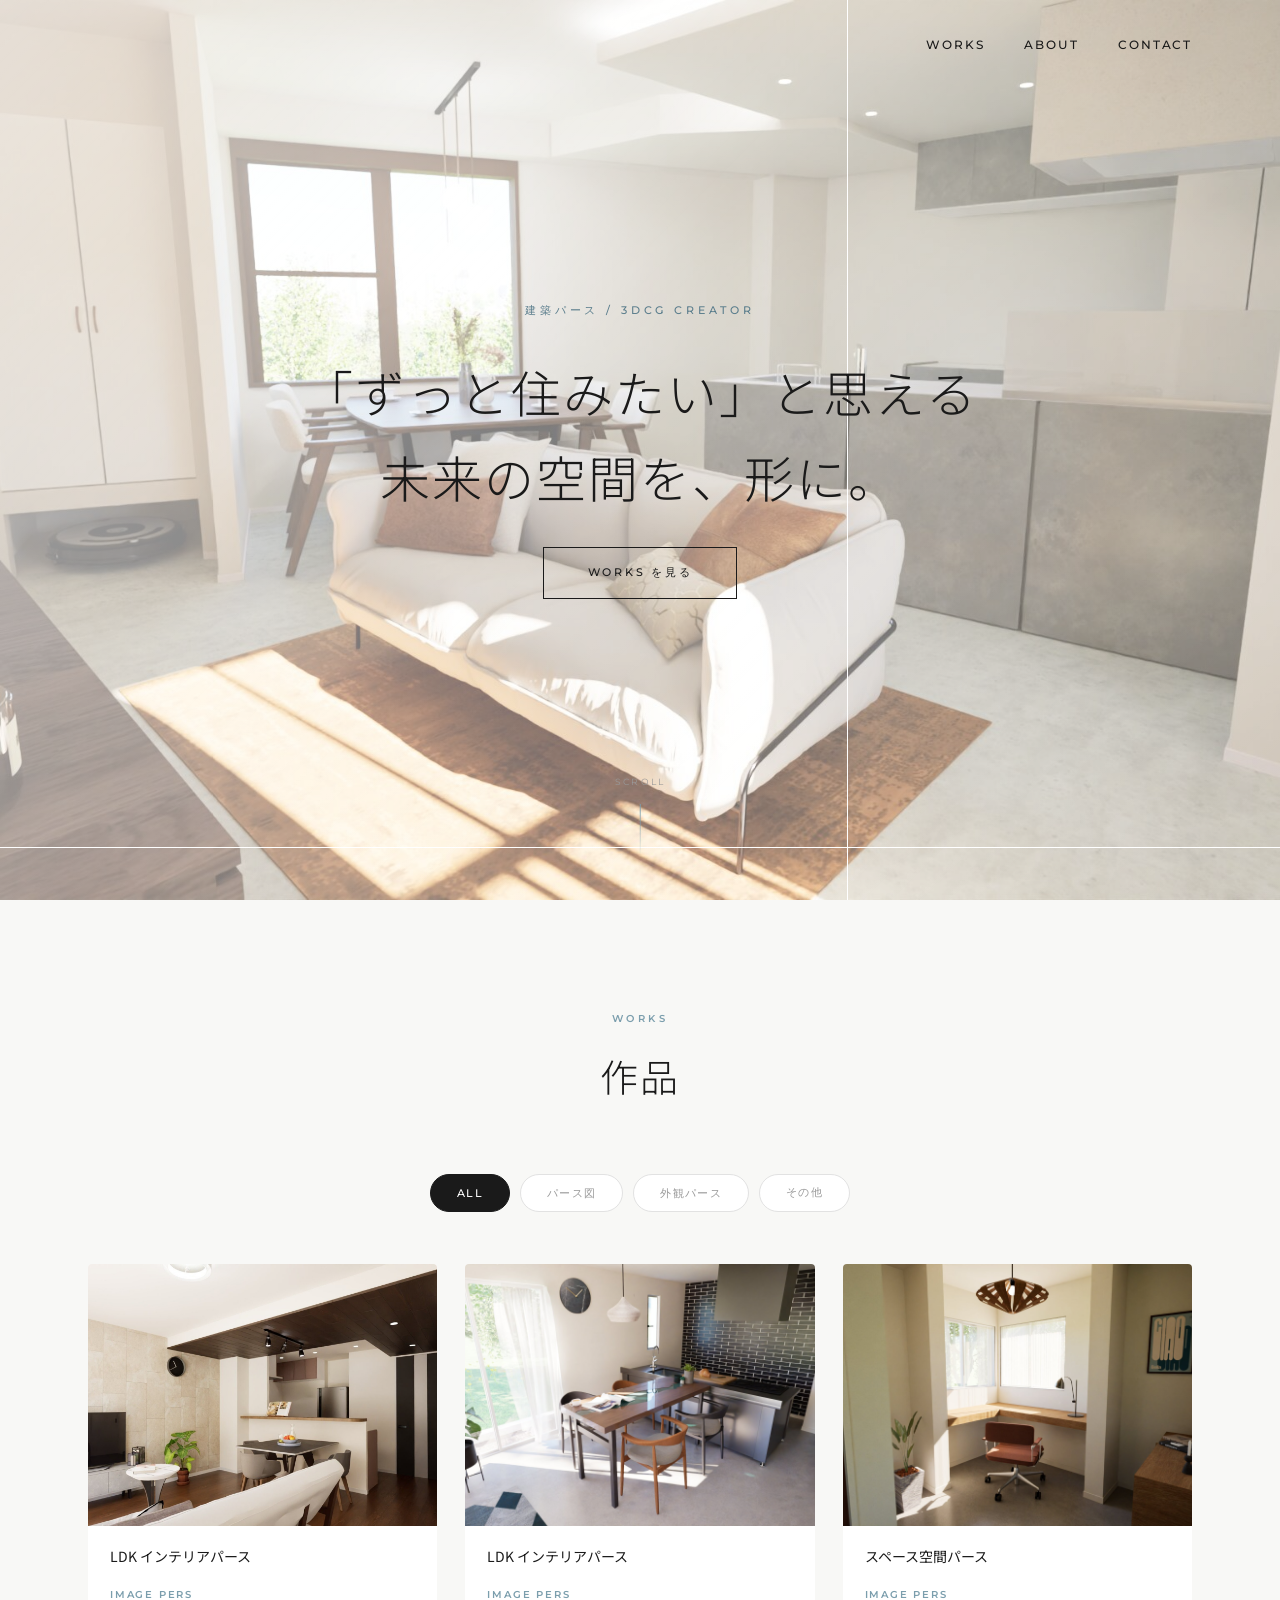
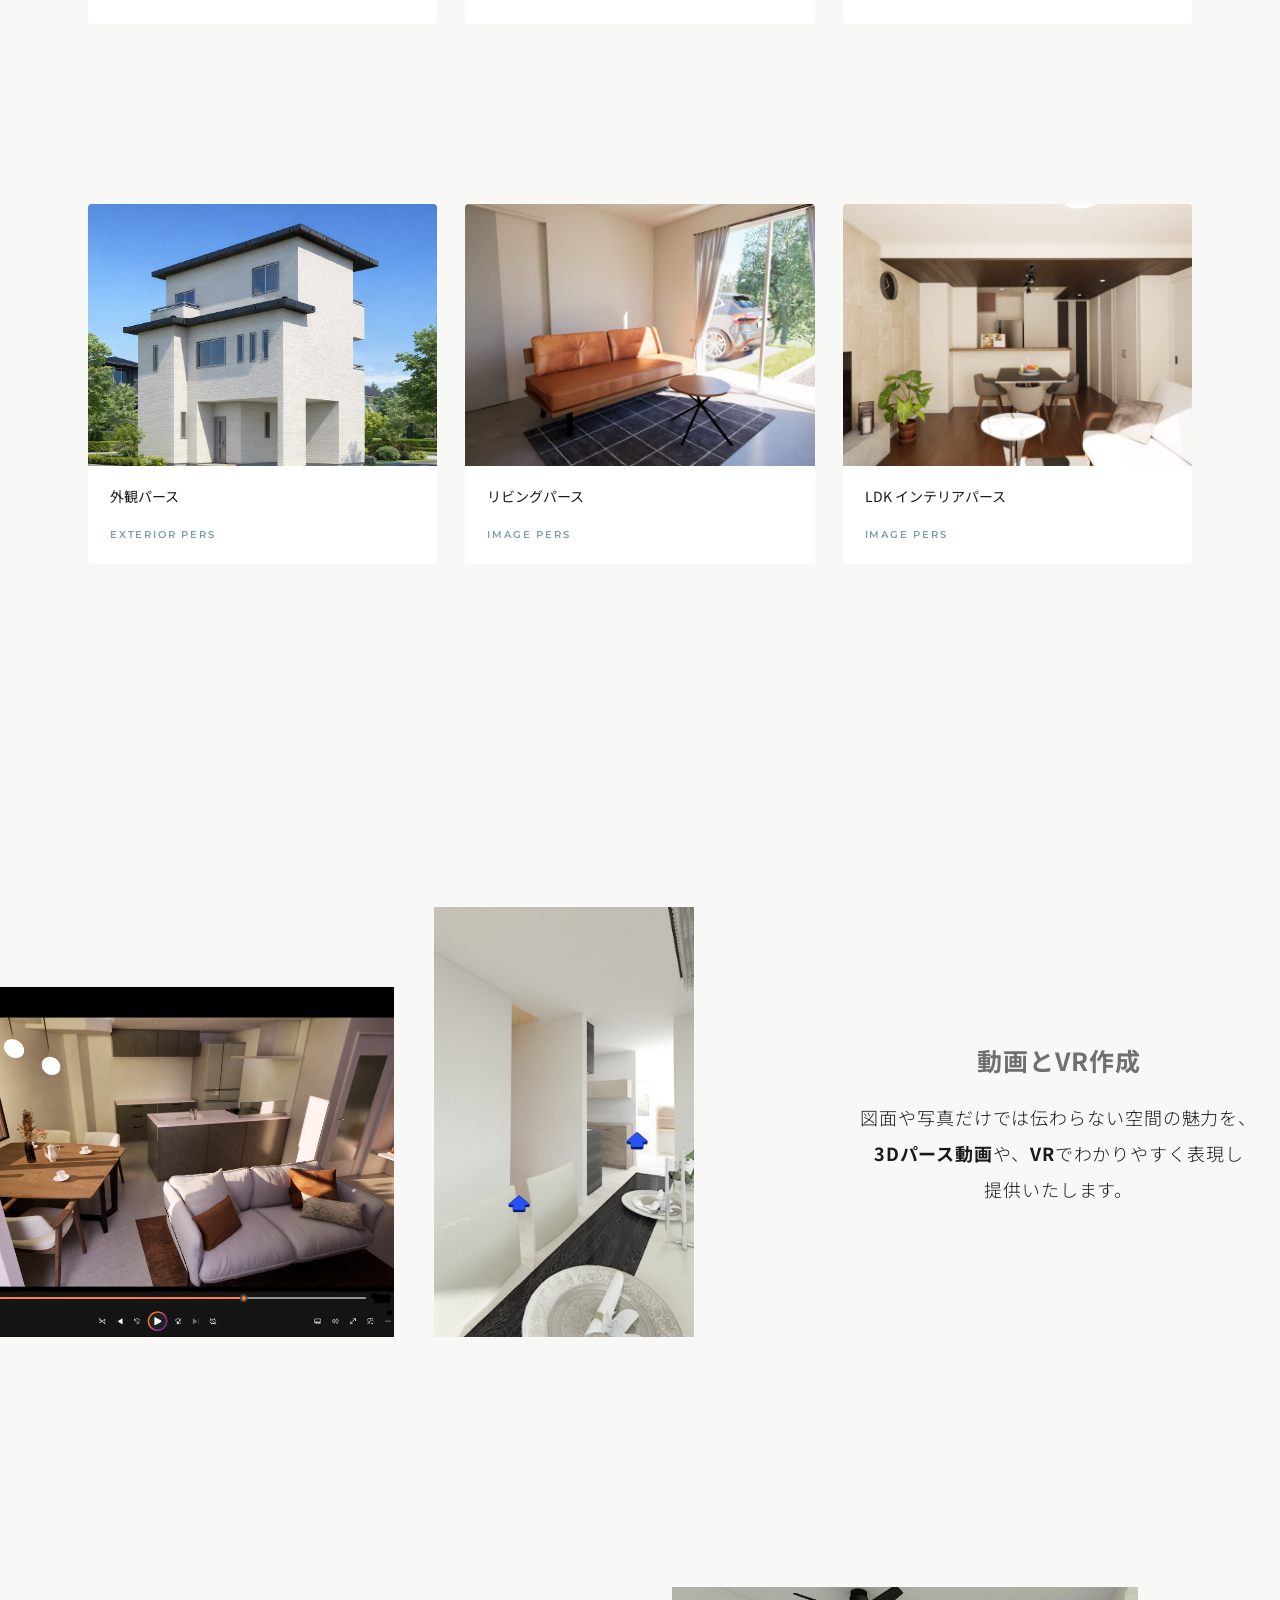
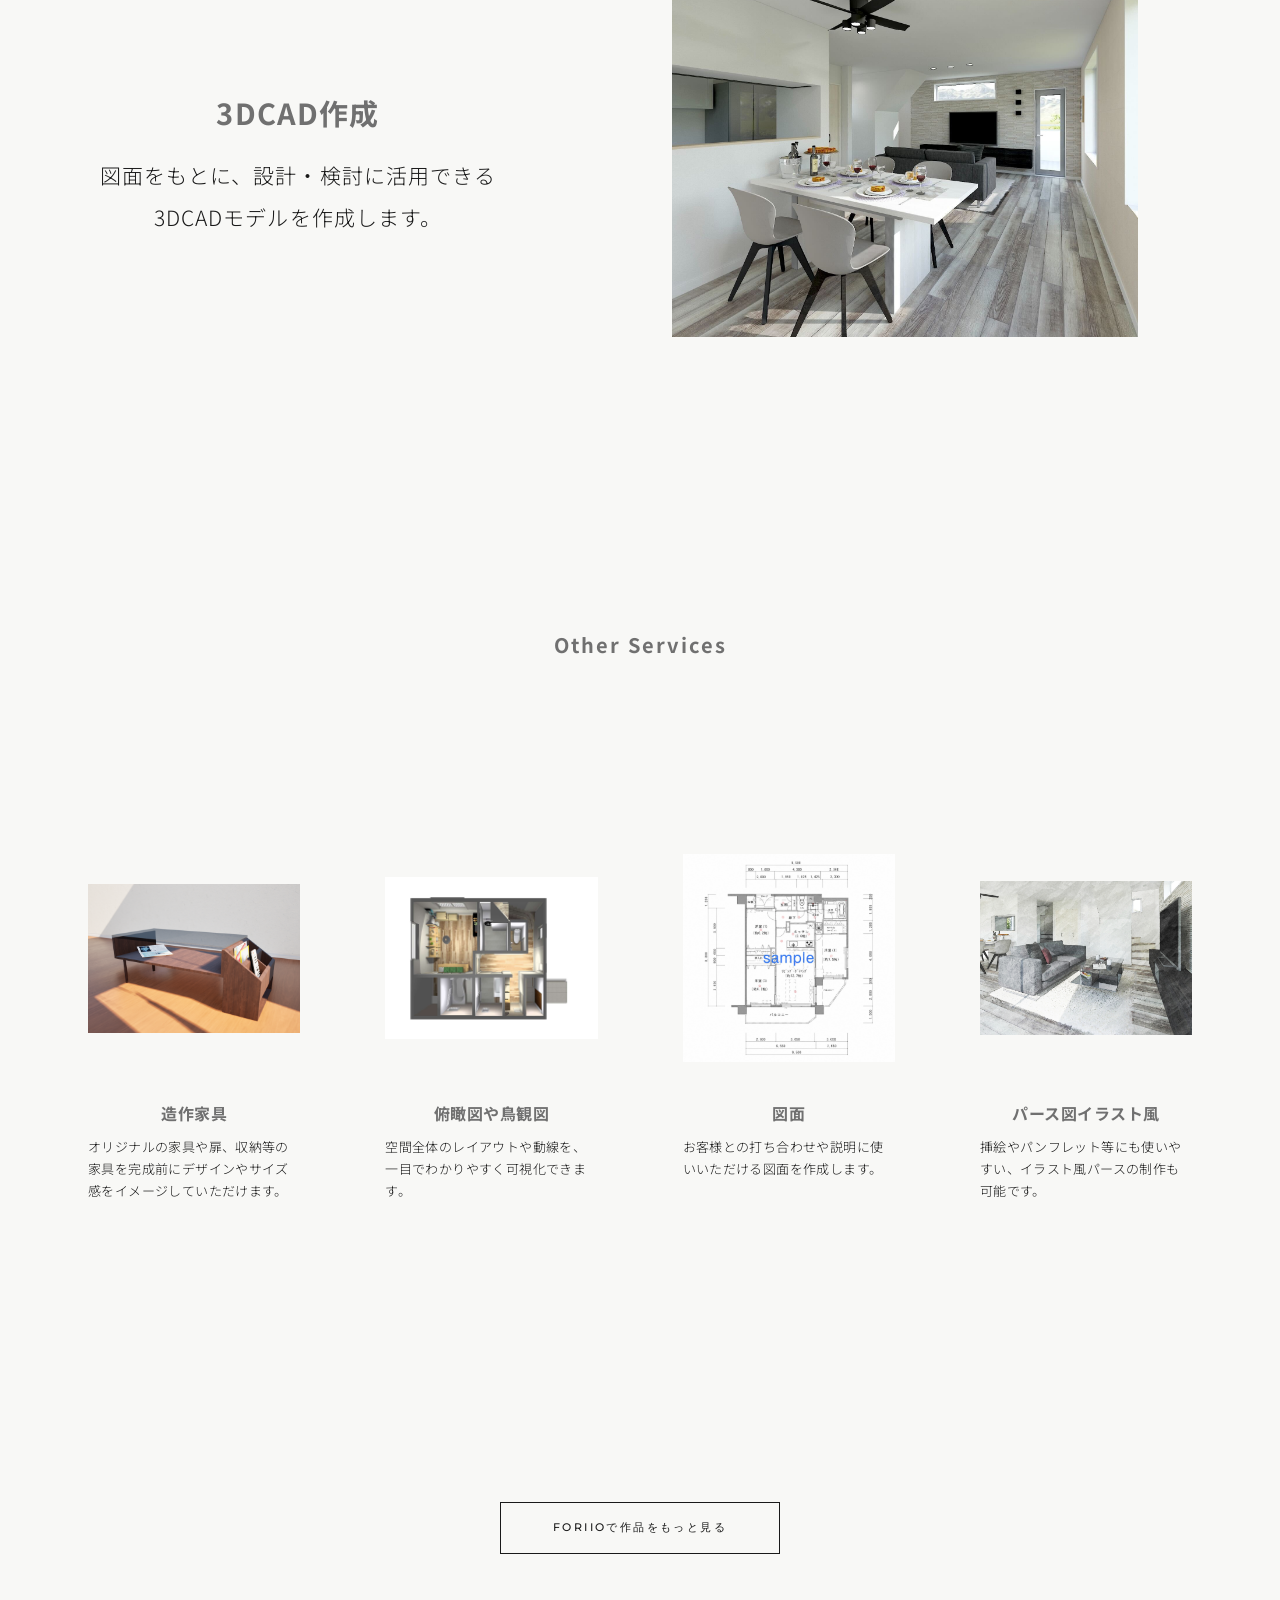
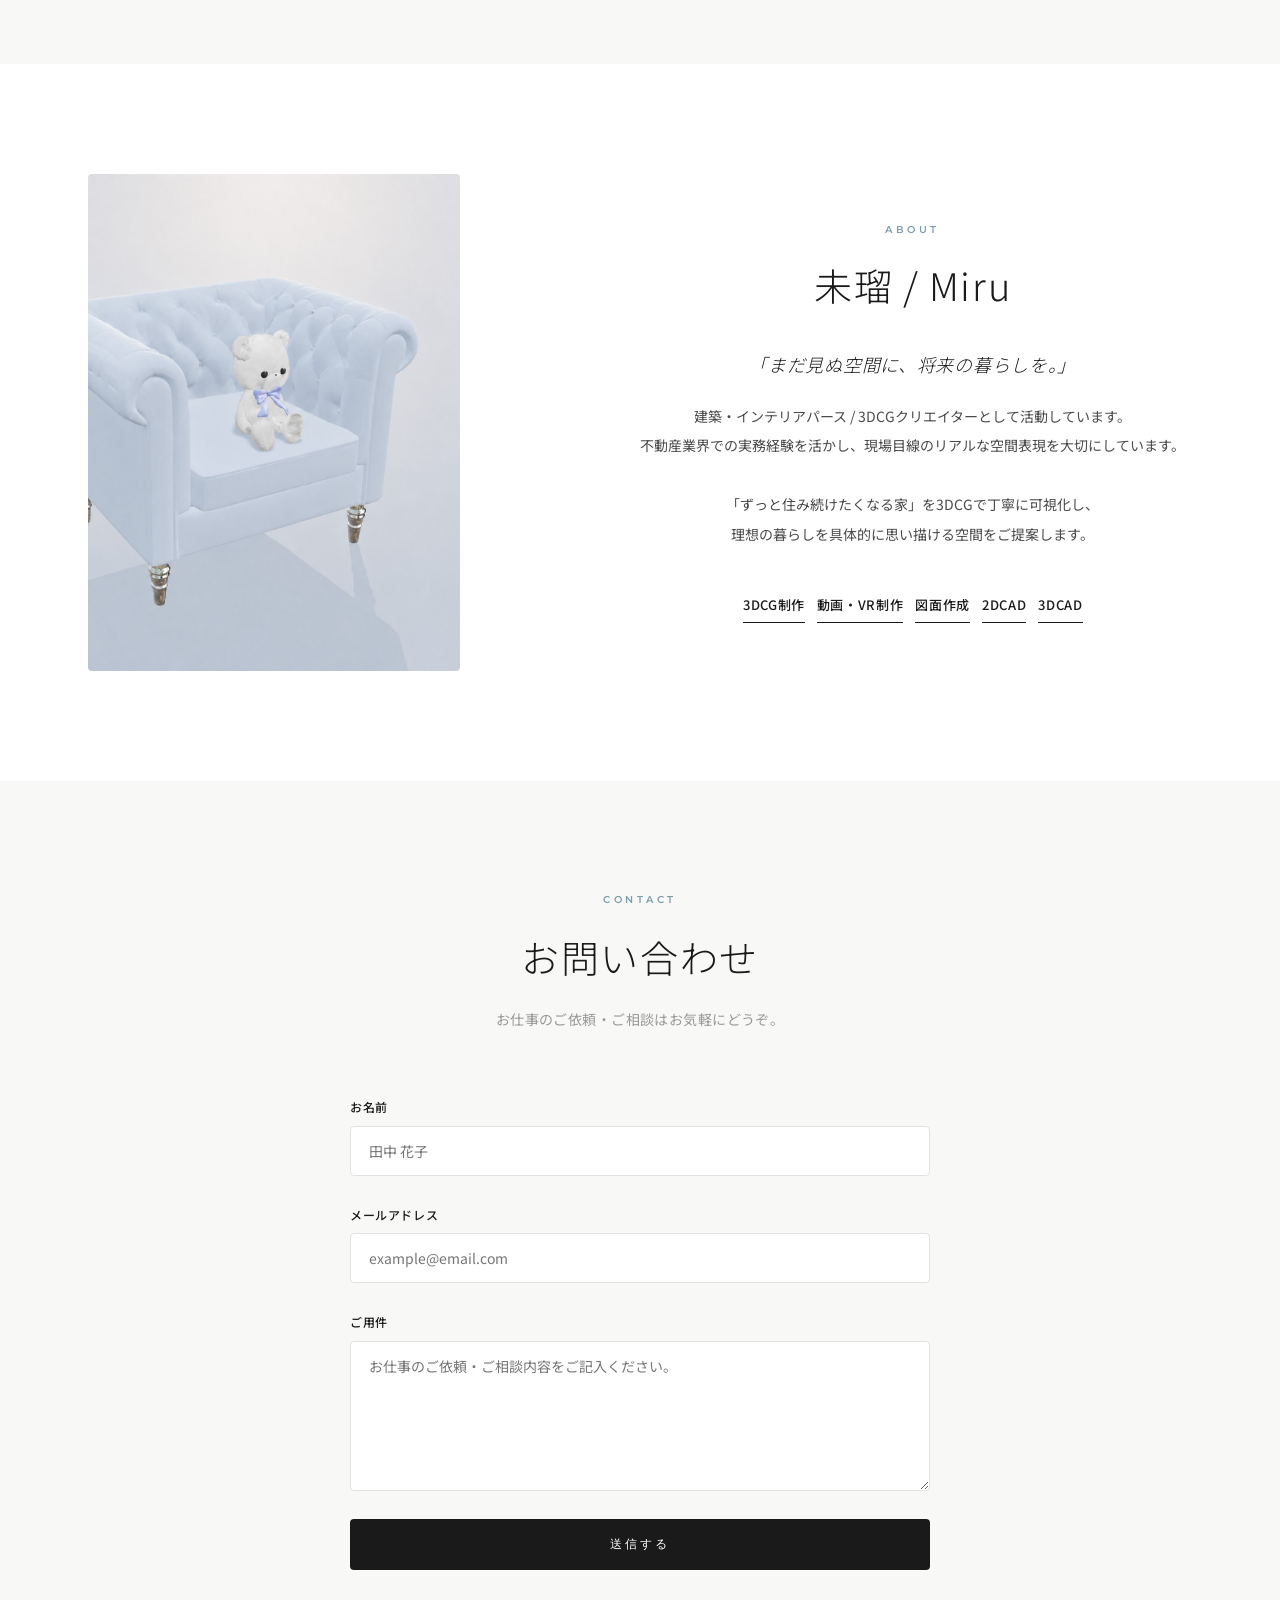
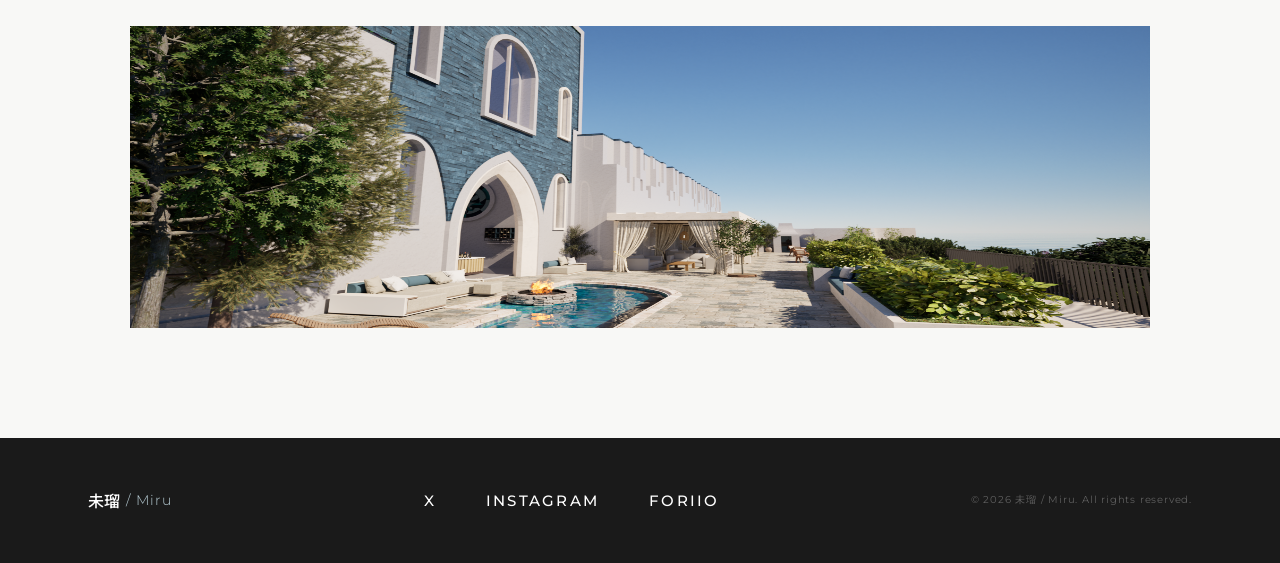
==== index.html @ d3adc14c "ｔ" ====
<!DOCTYPE html>
<html lang="ja">
<head>
    <meta charset="UTF-8">
    <meta name="viewport" content="width=device-width, initial-scale=1.0">
    <title>未瑠 / Miru | 建築パースクリエイター</title>
    <meta name="description" content="「ずっと住みたい」と思える未来の空間を形にします。建築・インテリアパース / 3DCG制作 | 未瑠 / Miru">
    <link rel="preconnect" href="https://fonts.googleapis.com">
    <link rel="preconnect" href="https://fonts.gstatic.com" crossorigin>
    <link href="https://fonts.googleapis.com/css2?family=Montserrat:wght@300;400;500;600&family=Noto+Sans+JP:wght@300;400;500&display=swap" rel="stylesheet">
    <link rel="stylesheet" href="css/style.css?v=57">
</head>
<body>

    <!-- Navigation -->
    <nav class="nav" id="nav">
        <div class="nav-container">
            <a href="#" class="nav-logo"></a>
            <ul class="nav-links" id="navLinks">
                <li><a href="#works">Works</a></li>
                <li><a href="#about">About</a></li>
                <li><a href="#contact">Contact</a></li>
            </ul>
            <button class="nav-toggle" id="navToggle" aria-label="メニュー">
                <span></span>
                <span></span>
                <span></span>
            </button>
        </div>
    </nav>

    <!-- Hero Section -->
    <section class="hero" id="hero">
        <div class="hero-bg">
            <img src="images/hero.jpg" alt="建築パースイメージ" class="hero-img">
            <div class="hero-overlay"></div>
        </div>
        <div class="hero-content">
            <p class="hero-label fade-in-up">建築パース / 3DCG Creator</p>
            <h1 class="hero-title fade-in-up delay-1">
                「ずっと住みたい」と思える<br>未来の空間を、形に。
            </h1>
            <a href="#works" class="hero-btn fade-in-up delay-3">Works を見る</a>
        </div>
        <div class="hero-scroll">
            <span>Scroll</span>
            <div class="scroll-line"></div>
        </div>
    </section>

    <!-- Works Section -->
    <section class="works-section" id="works">
        <div class="container">
            <div class="section-header reveal">
                <span class="section-label">Works</span>
                <h2 class="section-title">作品</h2>
            </div>

            <!-- Filter -->
            <div class="filter reveal">
                <button class="filter-btn active" data-filter="all">All</button>
                <button class="filter-btn" data-filter="pars">パース図</button>
                <button class="filter-btn" data-filter="exterior">外観パース</button>
                <a href="#other-services" class="filter-btn">その他</a>
            </div>

            <!-- Works Grid -->
            <div class="works-grid">

                <div class="work-card reveal" data-category="pars">
                    <div class="work-img-wrap">
                        <img src="images/work1.jpg" alt="LDK インテリアパース">
                        <div class="work-overlay"><span>View</span></div>
                    </div>
                    <div class="work-info">
                        <h3>LDK インテリアパース</h3>
                        <span class="work-tag">IMAGE PERS</span>
                    </div>
                </div>

                <div class="work-card reveal" data-category="pars">
                    <div class="work-img-wrap">
                        <img src="images/work2.jpg" alt="LDK インテリアパース">
                        <div class="work-overlay"><span>View</span></div>
                    </div>
                    <div class="work-info">
                        <h3>LDK インテリアパース</h3>
                        <span class="work-tag">IMAGE PERS</span>
                    </div>
                </div>

                <div class="work-card reveal" data-category="pars">
                    <div class="work-img-wrap">
                        <img src="images/work3.jpg" alt="スペース空間パース">
                        <div class="work-overlay"><span>View</span></div>
                    </div>
                    <div class="work-info">
                        <h3>スペース空間パース</h3>
                        <span class="work-tag">IMAGE PERS</span>
                    </div>
                </div>

                <div class="work-card reveal" data-category="exterior">
                    <div class="work-img-wrap">
                        <img src="images/work6.jpg" alt="外観パース">
                        <div class="work-overlay"><span>View</span></div>
                    </div>
                    <div class="work-info">
                        <h3>外観パース</h3>
                        <span class="work-tag">EXTERIOR PERS</span>
                    </div>
                </div>

                <div class="work-card reveal pc-only" data-category="cad">
                    <div class="work-img-wrap">
                        <img src="images/work4.jpg" alt="リビングパース">
                        <div class="work-overlay"><span>View</span></div>
                    </div>
                    <div class="work-info">
                        <h3>リビングパース</h3>
                        <span class="work-tag">IMAGE PERS</span>
                    </div>
                </div>

                <div class="work-card reveal pc-only" data-category="cad">
                    <div class="work-img-wrap">
                        <img src="images/work5.jpg" alt="LDK インテリアパース">
                        <div class="work-overlay"><span>View</span></div>
                    </div>
                    <div class="work-info">
                        <h3>LDK インテリアパース</h3>
                        <span class="work-tag">IMAGE PERS</span>
                    </div>
                </div>

            </div>

            <!-- Furniture Section -->
            <div class="furniture-section">
                <div class="furniture-grid reveal">
                    <div class="furniture-images">
                        <div class="furniture-img">
                            <img src="images/furniture.png" alt="オリジナル家具製作">
                        </div>
                        <div class="furniture-img2">
                            <img src="images/furniture2.jpg" alt="家具製作2">
                        </div>
                    </div>
                    <div class="furniture-content">
                        <h3 class="furniture-heading">動画とVR作成</h3>
                        <p class="furniture-text">図面や写真だけでは伝わらない空間の魅力を、<br><strong>3Dパース動画</strong>や、<strong>VR</strong>でわかりやすく表現し<br>提供いたします。</p>
                    </div>
                </div>
            </div>

            <!-- Furniture Section 2 (text left / image right) -->
            <div class="furniture-section2">
                <div class="furniture-grid2 reveal">
                    <div class="furniture-content2">
                        <h3 class="furniture-heading2">3DCAD作成</h3>
                        <p class="furniture-text2">図面をもとに、設計・検討に活用できる<br>3DCADモデルを作成します。</p>
                    </div>
                    <div class="furniture-img3">
                        <img src="images/furniture3.jpg" alt="3DCADモデル">
                    </div>
                </div>
            </div>

            <!-- Furniture Section 3 (4 images in a row with captions) -->
            <div class="furniture-section3" id="other-services">
                <h3 class="furniture-section-title">Other Services</h3>
                <div class="furniture-grid3 reveal">
                    <div class="furniture-item">
                        <img src="images/furniture4.png" alt="造作家具">
                        <h4 class="furniture-caption-title">造作家具</h4>
                        <p class="furniture-caption-text">オリジナルの家具や扉、収納等の家具を完成前にデザインやサイズ感をイメージしていただけます。</p>
                    </div>
                    <div class="furniture-item">
                        <img src="images/furniture5.png" alt="俯瞰図や鳥観図">
                        <h4 class="furniture-caption-title">俯瞰図や鳥観図</h4>
                        <p class="furniture-caption-text">空間全体のレイアウトや動線を、一目でわかりやすく可視化できます。</p>
                    </div>
                    <div class="furniture-item">
                        <img src="images/furniture6.jpg" alt="図面">
                        <h4 class="furniture-caption-title">図面</h4>
                        <p class="furniture-caption-text">お客様との打ち合わせや説明に使いいただける図面を作成します。</p>
                    </div>
                    <div class="furniture-item">
                        <img src="images/furniture7.jpg" alt="パース図イラスト風">
                        <h4 class="furniture-caption-title">パース図イラスト風</h4>
                        <p class="furniture-caption-text">挿絵やパンフレット等にも使いやすい、イラスト風パースの制作も可能です。</p>
                    </div>
                </div>
            </div>

            <div class="works-more reveal">
                <a href="https://foriio.com/Miru3D" target="_blank" class="btn-outline">FORIIOで作品をもっと見る</a>
            </div>
        </div>
    </section>

    <!-- About Section -->
    <section class="about" id="about">
        <div class="container">
            <div class="about-grid">
                <div class="about-img reveal">
                    <img src="images/about.jpg" alt="未瑠 / Miru">
                </div>
                <div class="about-content reveal">
                    <span class="section-label">About</span>
                    <h2 class="section-title">未瑠 / Miru</h2>
                    <p class="about-catch">「まだ見ぬ空間に、将来の暮らしを。」</p>
                    <p class="about-text">
                        建築・インテリアパース / 3DCGクリエイターとして活動しています。<br>
                        不動産業界での実務経験を活かし、現場目線のリアルな空間表現を大切にしています。<br><br>
                        「ずっと住み続けたくなる家」を3DCGで丁寧に可視化し、<br>
                        理想の暮らしを具体的に思い描ける空間をご提案します。
                    </p>
                    <div class="services-list">
                        <span class="service-item">3DCG制作</span>
                        <span class="service-item">動画・VR制作</span>
                        <span class="service-item">図面作成</span>
                        <span class="service-item">2DCAD</span>
                        <span class="service-item">3DCAD</span>
                    </div>
                </div>
            </div>
        </div>
    </section>

    <!-- Contact Section -->
    <section class="contact" id="contact">
        <div class="container">
            <div class="section-header reveal">
                <span class="section-label">Contact</span>
                <h2 class="section-title">お問い合わせ</h2>
                <p class="section-desc">お仕事のご依頼・ご相談はお気軽にどうぞ。</p>
            </div>
            <form class="contact-form reveal" id="contactForm">
                <input type="hidden" name="access_key" value="b9a6aa06-1f5e-4368-b0ad-222b9d223846">
                <div class="form-group">
                    <label for="name">お名前</label>
                    <input type="text" id="name" name="name" placeholder="田中 花子" required>
                </div>
                <div class="form-group">
                    <label for="email">メールアドレス</label>
                    <input type="email" id="email" name="email" placeholder="example@email.com" required>
                </div>
                <div class="form-group">
                    <label for="message">ご用件</label>
                    <textarea id="message" name="message" rows="6" placeholder="お仕事のご依頼・ご相談内容をご記入ください。" required></textarea>
                </div>
                <button type="submit" class="btn-primary">送信する</button>
            </form>
            <div class="contact-img">
                <img src="images/furniture8.png" alt="furniture8">
            </div>
        </div>
    </section>

    <!-- Footer -->
    <footer class="footer">
        <div class="container">
            <div class="footer-inner">
                <div class="footer-logo">
                    <span class="logo-ja">未瑠</span>
                    <span class="logo-slash">/</span>
                    <span class="logo-en">Miru</span>
                </div>
                <div class="footer-sns">
                    <a href="https://twitter.com/Miru3DCG" target="_blank" rel="noopener">X</a>
                    <a href="https://www.instagram.com/miru3dcg/" target="_blank" rel="noopener">Instagram</a>
                    <a href="https://foriio.com/Miru3D" target="_blank" rel="noopener">foriio</a>
                </div>
                <p class="footer-copy">© 2026 未瑠 / Miru. All rights reserved.</p>
            </div>
        </div>
    </footer>

    <!-- Lightbox -->
    <div class="lightbox" id="lightbox">
        <button class="lightbox-close" id="lightboxClose">&#x2715;</button>
        <img src="" alt="" class="lightbox-img" id="lightboxImg">
    </div>

    <script src="js/main.js?v=3"></script>
</body>
</html>
---- css/style.css ----
/* ===========================
   未瑠 / Miru Portfolio
   =========================== */

:root {
    --white:        #FFFFFF;
    --bg:           #F8F8F6;
    --accent:       #7B9EAD;
    --accent-light: #B8CDD5;
    --accent-dark:  #5A7D8C;
    --dark:         #1A1A1A;
    --greige:       #707070;
    --text:         #4A4A4A;
    --text-light:   #999999;
    --border:       #E2E2E2;
    --shadow:       rgba(0, 0, 0, 0.07);
    --shadow-hover: rgba(0, 0, 0, 0.15);
    --transition:   0.4s ease;
    --radius:       4px;
    --font-en:      'Montserrat', sans-serif;
    --font-ja:      'Noto Sans JP', sans-serif;
}

/* ===== Reset ===== */
*, *::before, *::after { box-sizing: border-box; margin: 0; padding: 0; }
html { scroll-behavior: smooth; }
body {
    font-family: var(--font-ja);
    color: var(--text);
    background: var(--white);
    line-height: 1.8;
    overflow-x: hidden;
}
img { max-width: 100%; display: block; }
a { text-decoration: none; color: inherit; }
button { cursor: pointer; border: none; background: none; font-family: inherit; }

/* ===== Container ===== */
.container { max-width: 1200px; margin: 0 auto; padding: 0 48px; }

/* ===========================
   NAVIGATION
   =========================== */
.nav {
    position: fixed;
    top: 0; left: 0; right: 0;
    z-index: 1000;
    padding: 28px 0;
    transition: background var(--transition), padding var(--transition), box-shadow var(--transition);
}
.nav.scrolled {
    background: rgba(255, 255, 255, 0.96);
    backdrop-filter: blur(12px);
    padding: 18px 0;
    box-shadow: 0 1px 24px var(--shadow);
}
.nav-container {
    max-width: 1200px;
    margin: 0 auto;
    padding: 0 48px;
    display: flex;
    align-items: center;
    justify-content: space-between;
}
.nav-logo {
    display: flex;
    align-items: center;
    gap: 6px;
}
.logo-ja {
    font-family: var(--font-ja);
    font-size: 18px;
    font-weight: 500;
    color: var(--dark);
}
.logo-slash {
    font-family: var(--font-en);
    font-size: 14px;
    font-weight: 300;
    color: var(--accent);
}
.logo-en {
    font-family: var(--font-en);
    font-size: 15px;
    font-weight: 300;
    color: var(--accent);
    letter-spacing: 0.08em;
}
.nav-links {
    display: flex;
    gap: 40px;
    list-style: none;
}
.nav-links a {
    font-family: var(--font-en);
    font-size: 12px;
    font-weight: 500;
    letter-spacing: 0.15em;
    color: var(--dark);
    text-transform: uppercase;
    position: relative;
    padding-bottom: 4px;
}
.nav-links a::after {
    content: '';
    position: absolute;
    bottom: 0; left: 0;
    width: 0; height: 1px;
    background: var(--accent);
    transition: width var(--transition);
}
.nav-links a:hover::after { width: 100%; }
.nav-links a:hover { color: var(--accent); }

.nav-toggle {
    display: none;
    flex-direction: column;
    gap: 6px;
    padding: 4px;
}
.nav-toggle span {
    display: block;
    width: 24px;
    height: 1.5px;
    background: var(--dark);
    transition: var(--transition);
}

/* ===========================
   HERO
   =========================== */
.hero {
    position: relative;
    height: 100vh;
    height: calc(var(--vh, 1vh) * 100);
    height: 100svh;
    min-height: 680px;
    display: flex;
    align-items: center;
    justify-content: center;
    overflow: hidden;
}
.hero-bg {
    position: absolute;
    inset: 0;
}
.hero-img {
    width: 100%;
    height: 100%;
    object-fit: cover;
    object-position: center;
    opacity: 0;
    animation: heroImgFadeIn 4s ease forwards;
}
.hero-overlay {
    position: absolute;
    inset: 0;
    background: linear-gradient(
        135deg,
        rgba(255, 255, 255, 0.75) 0%,
        rgba(255, 255, 255, 0.45) 50%,
        rgba(255, 255, 255, 0.30) 100%
    );
    opacity: 0;
    transition: opacity 0.3s ease;
}
.hero-content {
    position: relative;
    z-index: 1;
    text-align: center;
    padding: 0 24px;
}
.hero-label {
    font-family: var(--font-en);
    font-size: 11px;
    font-weight: 500;
    letter-spacing: 0.35em;
    color: var(--accent-dark);
    text-transform: uppercase;
    margin-bottom: 28px;
}
.hero-title {
    font-size: clamp(26px, 4.5vw, 50px);
    font-weight: 300;
    color: var(--dark);
    line-height: 1.7;
    letter-spacing: 0.04em;
    margin-bottom: 28px;
}
.hero-name {
    font-family: var(--font-en);
    font-size: 13px;
    font-weight: 300;
    letter-spacing: 0.35em;
    color: var(--text-light);
    margin-bottom: 52px;
}
.hero-btn {
    display: inline-block;
    padding: 15px 44px;
    border: 1px solid var(--dark);
    color: var(--dark);
    font-family: var(--font-en);
    font-size: 11px;
    font-weight: 500;
    letter-spacing: 0.25em;
    text-transform: uppercase;
    transition: all var(--transition);
}
.hero-btn:hover {
    background: var(--dark);
    color: var(--white);
}
.hero-scroll {
    position: absolute;
    bottom: 44px;
    left: 50%;
    transform: translateX(-50%);
    display: flex;
    flex-direction: column;
    align-items: center;
    gap: 14px;
    z-index: 1;
}
.hero-scroll span {
    font-family: var(--font-en);
    font-size: 9px;
    letter-spacing: 0.25em;
    color: var(--text-light);
    text-transform: uppercase;
}
.scroll-line {
    width: 1px;
    height: 52px;
    background: linear-gradient(to bottom, var(--accent), transparent);
    animation: scrollAnim 2.2s ease infinite;
}
@keyframes scrollAnim {
    0%   { transform: scaleY(0); transform-origin: top; opacity: 1; }
    60%  { transform: scaleY(1); transform-origin: top; opacity: 1; }
    100% { transform: scaleY(1); transform-origin: bottom; opacity: 0; }
}

/* ===========================
   FADE IN ANIMATIONS
   =========================== */
.fade-in-up {
    opacity: 0;
    transform: translateY(28px);
    animation: none;
}
.delay-1 { animation-delay: 0.3s; }
.delay-2 { animation-delay: 1.0s; }
.delay-3 { animation-delay: 1.8s; }

/* カーソルが動いたら発火 */
.hero.hero-active .hero-overlay {
    opacity: 1;
}
.hero.hero-active .fade-in-up {
    animation: fadeUp 1.6s ease forwards;
}

@keyframes fadeUp {
    to { opacity: 1; transform: translateY(0); }
}
@keyframes heroImgFadeIn {
    from { opacity: 0; }
    to   { opacity: 1; }
}

.reveal {
    opacity: 0;
    transform: translateY(36px);
    transition: opacity 0.85s ease, transform 0.85s ease;
}
.reveal.visible {
    opacity: 1;
    transform: translateY(0);
}

/* ===========================
   SECTION COMMON
   =========================== */
section { padding: 110px 0; }

.section-label {
    display: block;
    font-family: var(--font-en);
    font-size: 10px;
    font-weight: 600;
    letter-spacing: 0.35em;
    color: var(--accent);
    text-transform: uppercase;
    margin-bottom: 14px;
}
.section-title {
    font-size: clamp(26px, 3.5vw, 38px);
    font-weight: 300;
    color: var(--dark);
    letter-spacing: 0.04em;
}
.section-header {
    text-align: center;
    margin-bottom: 64px;
}
.section-desc {
    margin-top: 16px;
    color: var(--text-light);
    font-size: 14px;
    letter-spacing: 0.03em;
}

/* ===========================
   WORKS
   =========================== */
.works-section { background: var(--bg); }

.filter {
    display: flex;
    gap: 10px;
    justify-content: center;
    margin-bottom: 52px;
    flex-wrap: wrap;
}
.filter-btn {
    padding: 8px 26px;
    border: 1px solid var(--border);
    border-radius: 100px;
    font-family: var(--font-en);
    font-size: 11px;
    font-weight: 500;
    letter-spacing: 0.12em;
    color: var(--text-light);
    background: var(--white);
    transition: all var(--transition);
    text-transform: uppercase;
}
.filter-btn:hover,
.filter-btn.active {
    background: var(--dark);
    border-color: var(--dark);
    color: var(--white);
}

.works-grid {
    display: grid;
    grid-template-columns: repeat(3, 1fr);
    column-gap: 28px;
    row-gap: 180px;
}

.work-card {
    background: var(--white);
    border-radius: var(--radius);
    overflow: hidden;
    cursor: pointer;
    transition: transform var(--transition), box-shadow var(--transition);
}
.work-card:hover {
    transform: translateY(-12px);
    box-shadow: 0 24px 48px var(--shadow-hover);
}

.work-img-wrap {
    position: relative;
    aspect-ratio: 4 / 3;
    overflow: hidden;
}
.work-img-wrap img {
    width: 100%;
    height: 100%;
    object-fit: cover;
    transition: transform 0.7s ease;
}
.work-card:hover .work-img-wrap img {
    transform: scale(1.06);
}

.work-overlay {
    position: absolute;
    inset: 0;
    background: rgba(90, 125, 140, 0.72);
    display: flex;
    align-items: center;
    justify-content: center;
    opacity: 0;
    transition: opacity var(--transition);
}
.work-card:hover .work-overlay { opacity: 1; }
.work-overlay span {
    font-family: var(--font-en);
    font-size: 13px;
    font-weight: 500;
    letter-spacing: 0.35em;
    color: var(--white);
    text-transform: uppercase;
}

.work-info {
    padding: 18px 22px;
}
.work-info h3 {
    font-size: 14px;
    font-weight: 400;
    color: var(--dark);
    margin-bottom: 8px;
}
.work-tag {
    font-family: var(--font-en);
    font-size: 10px;
    font-weight: 600;
    letter-spacing: 0.18em;
    color: var(--accent);
    text-transform: uppercase;
}

.furniture-section {
    margin-top: 343px;
}
.furniture-grid {
    display: grid;
    grid-template-columns: 1.1fr 0.9fr;
    gap: 240px;
    align-items: center;
    margin-left: -310px;
    margin-right: -300px;
}
.furniture-images {
    display: flex;
    align-items: flex-end;
    gap: 40px;
    margin-left: 140px;
}
.furniture-img {
    flex: 0 0 476px;
}
.furniture-img img {
    display: block;
    width: 100%;
    height: 350px;
    object-fit: contain;
}
.furniture-img2 {
    flex: 0 0 auto;
}
.furniture-img2 img {
    display: block;
    width: 260px;
    height: 430px;
    object-fit: cover;
}
.furniture-content {
    padding: 20px 0;
    max-width: 460px;
}
.furniture-heading {
    font-size: 25px;
    font-weight: 700;
    color: var(--greige);
    letter-spacing: 0.04em;
    margin-bottom: 16px;
    text-align: center;
}
.furniture-heading2 {
    font-size: 29px;
    font-weight: 700;
    color: var(--greige);
    letter-spacing: 0.04em;
    margin-bottom: 16px;
    text-align: center;
}
.furniture-text {
    font-size: 18px;
    font-weight: 300;
    line-height: 2;
    color: var(--dark);
    letter-spacing: 0.05em;
    text-align: center;
}
.furniture-text strong {
    color: var(--dark);
}
@media (max-width: 768px) {
    .furniture-grid {
        grid-template-columns: 1fr;
        gap: 32px;
        margin-left: 0;
        margin-right: 0;
    }
    .furniture-text {
        font-size: 15px;
    }
    .furniture-images {
        justify-content: center;
        margin-left: 0;
        gap: 16px;
    }
    .furniture-img {
        flex: 1 1 0;
        max-width: 175px;
    }
    .furniture-img img {
        height: 140px;
    }
    .furniture-img2 {
        flex: 1 1 0;
        max-width: 130px;
    }
    .furniture-img2 img {
        width: 100%;
        height: 210px;
    }
}

.furniture-section2 {
    margin-top: 250px;
}
.furniture-grid2 {
    display: grid;
    grid-template-columns: 0.9fr 1.1fr;
    gap: 60px;
    align-items: center;
}
.furniture-content2 {
    padding: 20px 0;
    max-width: 420px;
}
.furniture-text2 {
    font-size: 21px;
    font-weight: 300;
    line-height: 2;
    color: var(--dark);
    letter-spacing: 0.05em;
    text-align: center;
}
.furniture-img3 img {
    display: block;
    width: 100%;
    height: 350px;
    object-fit: contain;
}
@media (max-width: 768px) {
    .furniture-grid2 {
        grid-template-columns: 1fr;
        gap: 32px;
    }
    .furniture-img3 { order: 1; }
    .furniture-content2 { order: 2; }
    .furniture-img3 img {
        height: auto;
    }
    .furniture-heading2 {
        font-size: 20px;
    }
    .furniture-text2 {
        font-size: 15px;
    }
}

.furniture-section3 {
    margin-top: 290px;
}
.furniture-section-title {
    text-align: center;
    font-size: 20px;
    font-weight: 700;
    color: var(--greige);
    letter-spacing: 0.1em;
    margin-bottom: 170px;
}
.furniture-grid3 {
    display: grid;
    grid-template-columns: repeat(4, 1fr);
    gap: 85px;
}
.furniture-item img {
    display: block;
    width: 100%;
    height: 250px;
    object-fit: contain;
    margin-bottom: 16px;
}
.furniture-caption-title {
    font-size: 16px;
    font-weight: 700;
    color: var(--greige);
    letter-spacing: 0.03em;
    margin-bottom: 8px;
    text-align: center;
}
.furniture-caption-text {
    font-size: 13px;
    font-weight: 300;
    line-height: 1.7;
    color: var(--dark);
    letter-spacing: 0.03em;
}
@media (max-width: 1024px) {
    .furniture-grid3 {
        grid-template-columns: repeat(2, 1fr);
        row-gap: 48px;
    }
}
@media (max-width: 768px) {
    .furniture-grid3 {
        grid-template-columns: repeat(2, 1fr);
        gap: 24px;
        row-gap: 32px;
    }
    .furniture-item img {
        height: 140px;
    }
    .furniture-caption-title {
        font-size: 14px;
    }
    .furniture-caption-text {
        font-size: 12px;
    }
    .furniture-section-title {
        margin-bottom: 48px;
    }
}

.works-more {
    text-align: center;
    margin-top: 300px;
}
.btn-outline {
    display: inline-block;
    padding: 15px 52px;
    border: 1px solid var(--dark);
    color: var(--dark);
    font-family: var(--font-en);
    font-size: 11px;
    font-weight: 500;
    letter-spacing: 0.22em;
    text-transform: uppercase;
    transition: all var(--transition);
}
.btn-outline:hover {
    background: var(--dark);
    color: var(--white);
}

/* ===========================
   ABOUT
   =========================== */
.about { background: var(--white); }

.about-grid {
    display: grid;
    grid-template-columns: 1fr 1.2fr;
    gap: 80px;
    align-items: center;
}
.about-img img {
    width: 100%;
    max-width: 80%;
    aspect-ratio: 3 / 4;
    object-fit: cover;
    border-radius: var(--radius);
}
.about-content .section-label { margin-bottom: 12px; text-align: center; }
.about-content .section-title { margin-bottom: 28px; text-align: center; }

.about-catch {
    font-size: 18px;
    font-weight: 300;
    color: var(--dark);
    letter-spacing: 0.04em;
    margin-bottom: 22px;
    font-style: italic;
    text-align: center;
}
.about-text {
    font-size: 14px;
    line-height: 2.1;
    color: var(--text);
    margin-bottom: 44px;
    text-align: center;
}

.services-list {
    display: flex;
    flex-wrap: wrap;
    justify-content: center;
    gap: 12px;
}
.service-item {
    padding-bottom: 6px;
    border: none;
    border-bottom: 1px solid var(--dark);
    font-size: 13px;
    font-weight: 500;
    letter-spacing: 0.05em;
    color: var(--dark);
}

/* ===========================
   CONTACT
   =========================== */
.contact { background: var(--bg); }

.contact-form {
    max-width: 580px;
    margin: 0 auto;
    display: flex;
    flex-direction: column;
    gap: 28px;
}
.form-group { display: flex; flex-direction: column; gap: 8px; }
.form-group label {
    font-size: 12px;
    font-weight: 500;
    color: var(--dark);
    letter-spacing: 0.05em;
}
.form-group input,
.form-group textarea {
    width: 100%;
    padding: 14px 18px;
    border: 1px solid var(--border);
    border-radius: var(--radius);
    font-family: var(--font-ja);
    font-size: 14px;
    color: var(--dark);
    background: var(--white);
    transition: border-color var(--transition);
    resize: vertical;
    appearance: none;
}
.form-group input:focus,
.form-group textarea:focus {
    outline: none;
    border-color: var(--accent);
}
.btn-primary {
    display: block;
    width: 100%;
    padding: 17px;
    background: var(--dark);
    color: var(--white);
    font-family: var(--font-en);
    font-size: 12px;
    font-weight: 500;
    letter-spacing: 0.25em;
    text-transform: uppercase;
    border-radius: var(--radius);
    transition: background var(--transition), transform var(--transition);
}
.btn-primary:hover {
    background: var(--accent-dark);
    transform: translateY(-2px);
}
.contact-img {
    width: calc(100vw - 260px);
    position: relative;
    left: 50%;
    margin-left: calc(-50vw + 130px);
    margin-top: 56px;
}
.contact-img img {
    display: block;
    width: 100%;
    aspect-ratio: 3.375 / 1;
    object-fit: fill;
}

/* ===========================
   FOOTER
   =========================== */
.footer {
    padding: 48px 0;
    background: var(--dark);
}
.footer-inner {
    display: flex;
    align-items: center;
    justify-content: space-between;
    flex-wrap: wrap;
    gap: 24px;
}
.footer-logo {
    display: flex;
    align-items: center;
    gap: 6px;
}
.footer .logo-ja { color: var(--white); font-size: 16px; }
.footer .logo-slash { color: var(--accent-light); }
.footer .logo-en { color: var(--accent-light); font-size: 14px; }

.footer-sns {
    display: flex;
    gap: 50px;
}
.footer-sns a {
    font-family: var(--font-en);
    font-size: 15px;
    font-weight: 500;
    letter-spacing: 0.15em;
    color: var(--white);
    text-transform: uppercase;
    transition: color var(--transition);
}
.footer-sns a:hover { color: var(--accent-light); }

.footer-copy {
    font-family: var(--font-en);
    font-size: 10px;
    letter-spacing: 0.08em;
    color: rgba(255, 255, 255, 0.3);
}

/* ===========================
   RESPONSIVE
   =========================== */
@media (max-width: 1024px) {
    .works-grid { grid-template-columns: repeat(2, 1fr); }
    .about-grid { grid-template-columns: 1fr; gap: 56px; }
    .about-img { max-width: 380px; }
}

@media (max-width: 768px) {
    .container { padding: 0 24px; }
    .nav-container { padding: 0 24px; }
    section { padding: 80px 0; }

    .nav-links {
        display: none;
        position: absolute;
        top: 100%;
        left: 0; right: 0;
        background: rgba(255, 255, 255, 0.98);
        flex-direction: column;
        padding: 24px 24px;
        gap: 20px;
        box-shadow: 0 8px 24px var(--shadow);
    }
    .nav-links.open { display: flex; }
    .nav-toggle { display: flex; }

    .works-grid { grid-template-columns: 1fr; row-gap: 64px; }
    .pc-only { display: none; }
    .furniture-heading { font-size: 20px; }

    .furniture-section { margin-top: 100px; }
    .furniture-section2 { margin-top: 80px; }
    .furniture-section3 { margin-top: 80px; }
    .works-more { margin-top: 80px; }

    .about-grid {
        display: grid;
        grid-template-columns: 50% 1fr;
        grid-template-areas:
            "img label"
            "img title"
            "img tags"
            "catch catch"
            "text text";
        column-gap: 16px;
        row-gap: 8px;
    }
    .about-content { display: contents; }
    .about-img { grid-area: img; max-width: 100%; }
    .about-img img { max-width: 100%; }
    .about-content .section-label { grid-area: label; }
    .about-content .section-title { grid-area: title; }
    .services-list { grid-area: tags; }
    .about-catch { grid-area: catch; margin-top: 24px; }
    .about-text { grid-area: text; }

    .footer-inner { flex-direction: column; text-align: center; }
    .footer-sns { justify-content: center; }
}

/* ===========================
   LIGHTBOX
   =========================== */
.lightbox {
    position: fixed;
    inset: 0;
    background: rgba(10, 10, 10, 0.92);
    display: flex;
    align-items: center;
    justify-content: center;
    z-index: 2000;
    padding: 48px;
    opacity: 0;
    pointer-events: none;
    transition: opacity 0.35s ease;
    cursor: zoom-out;
}
.lightbox.active {
    opacity: 1;
    pointer-events: all;
}
.lightbox-img {
    max-width: 70%;
    max-height: 70%;
    object-fit: contain;
    border-radius: 2px;
    box-shadow: 0 32px 80px rgba(0, 0, 0, 0.6);
    transform: scale(0.94);
    transition: transform 0.35s ease;
    cursor: default;
}
.lightbox.active .lightbox-img {
    transform: scale(1);
}
.lightbox-close {
    position: absolute;
    top: 24px;
    right: 32px;
    width: 44px;
    height: 44px;
    display: flex;
    align-items: center;
    justify-content: center;
    font-size: 22px;
    color: rgba(255, 255, 255, 0.7);
    background: rgba(255, 255, 255, 0.08);
    border-radius: 50%;
    transition: all 0.25s ease;
    cursor: pointer;
    line-height: 1;
}
.lightbox-close:hover {
    color: var(--white);
    background: rgba(255, 255, 255, 0.18);
}

@media (max-width: 768px) {
    .lightbox { padding: 6px; }
    .lightbox-close { top: 12px; right: 12px; }
    .lightbox-img { max-width: 99%; max-height: 96%; }
    .contact-img {
        width: 100vw;
        margin-left: calc(-50vw);
    }
    .contact { padding-bottom: 0; }
    .footer { padding: 24px 0; }
}
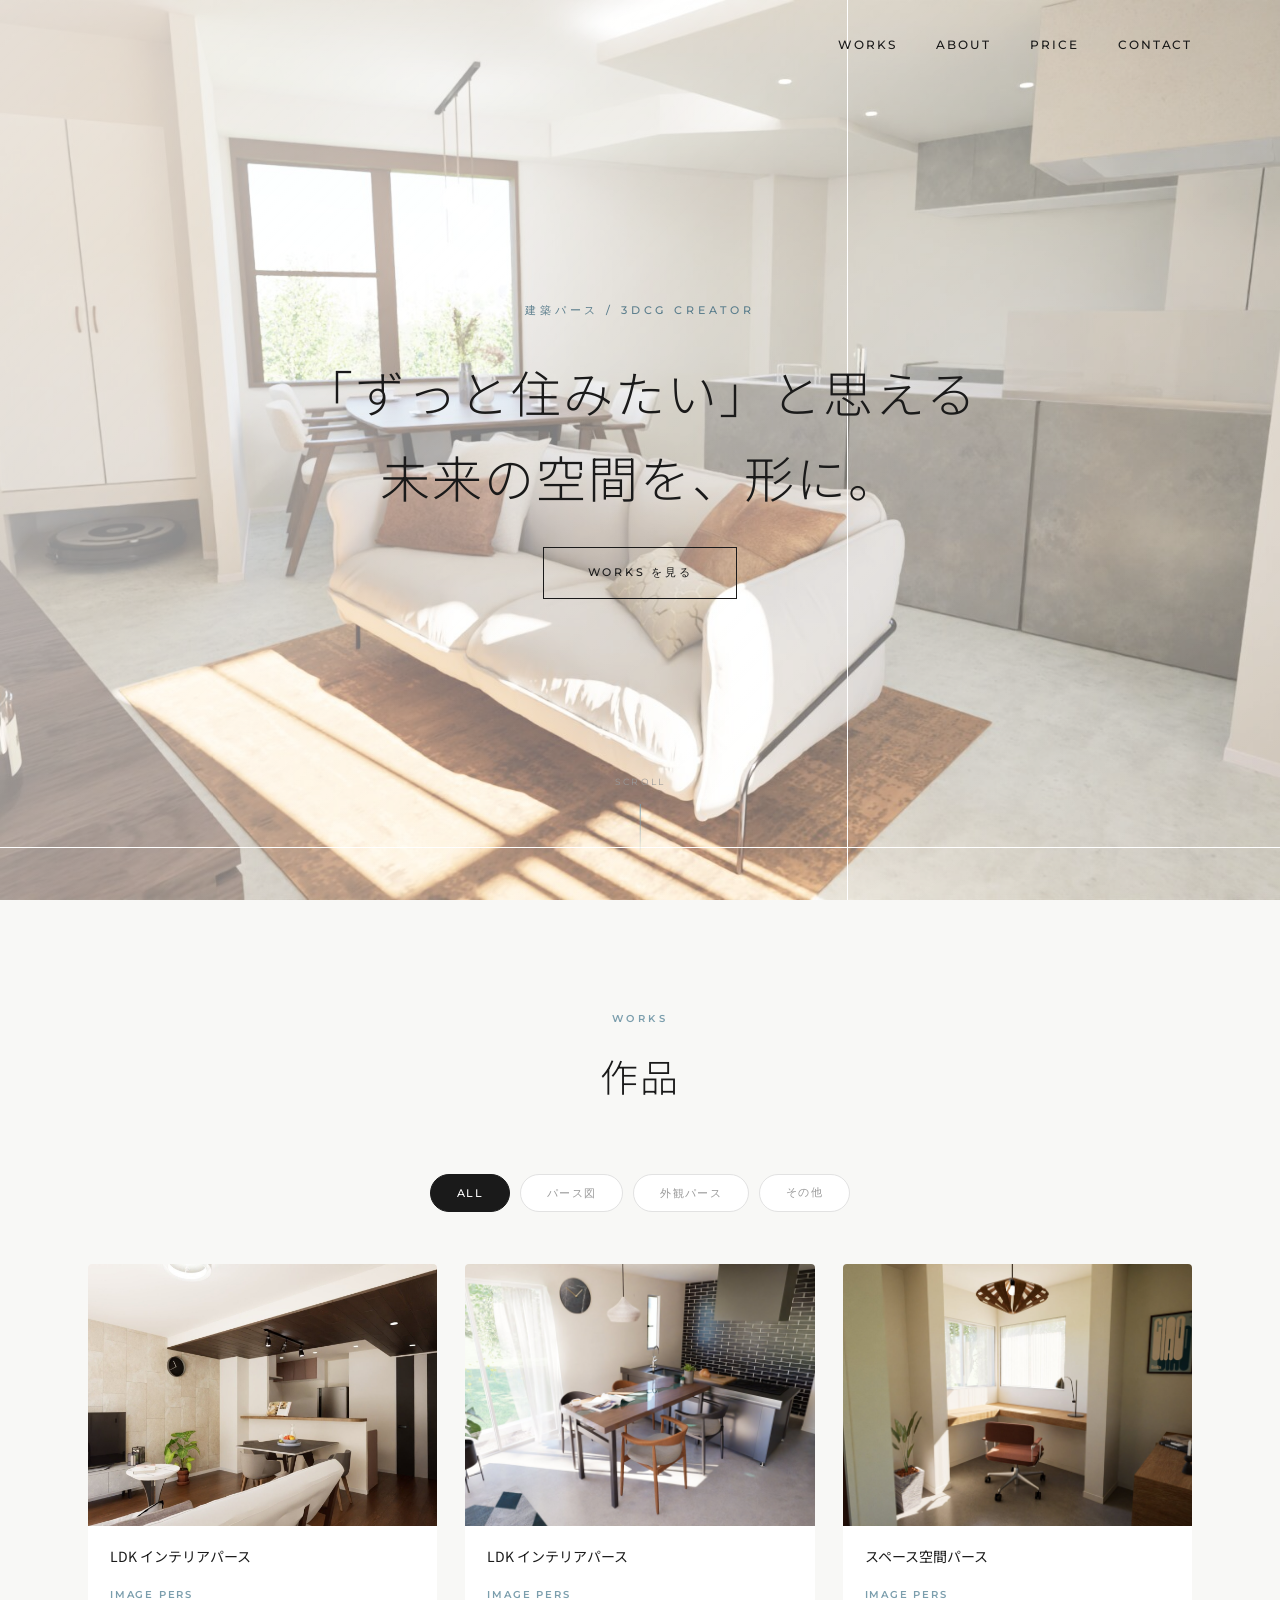
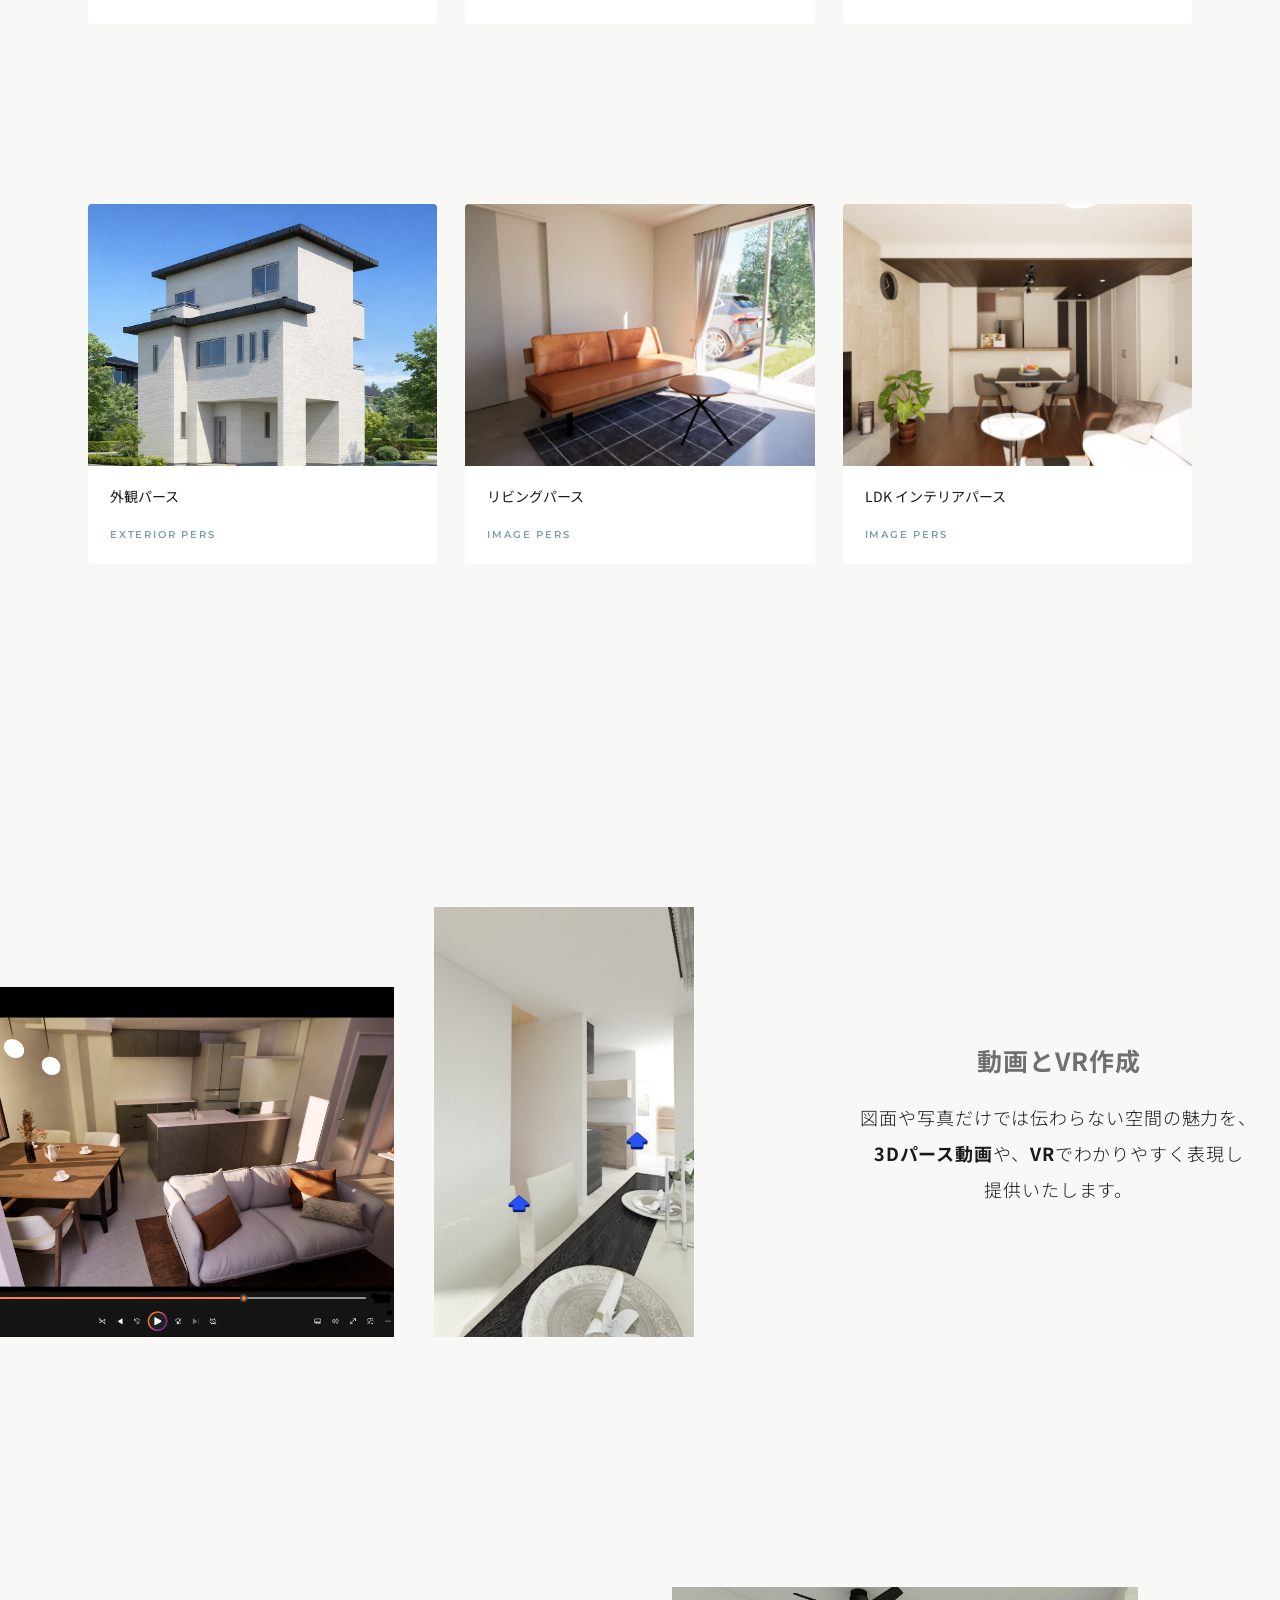
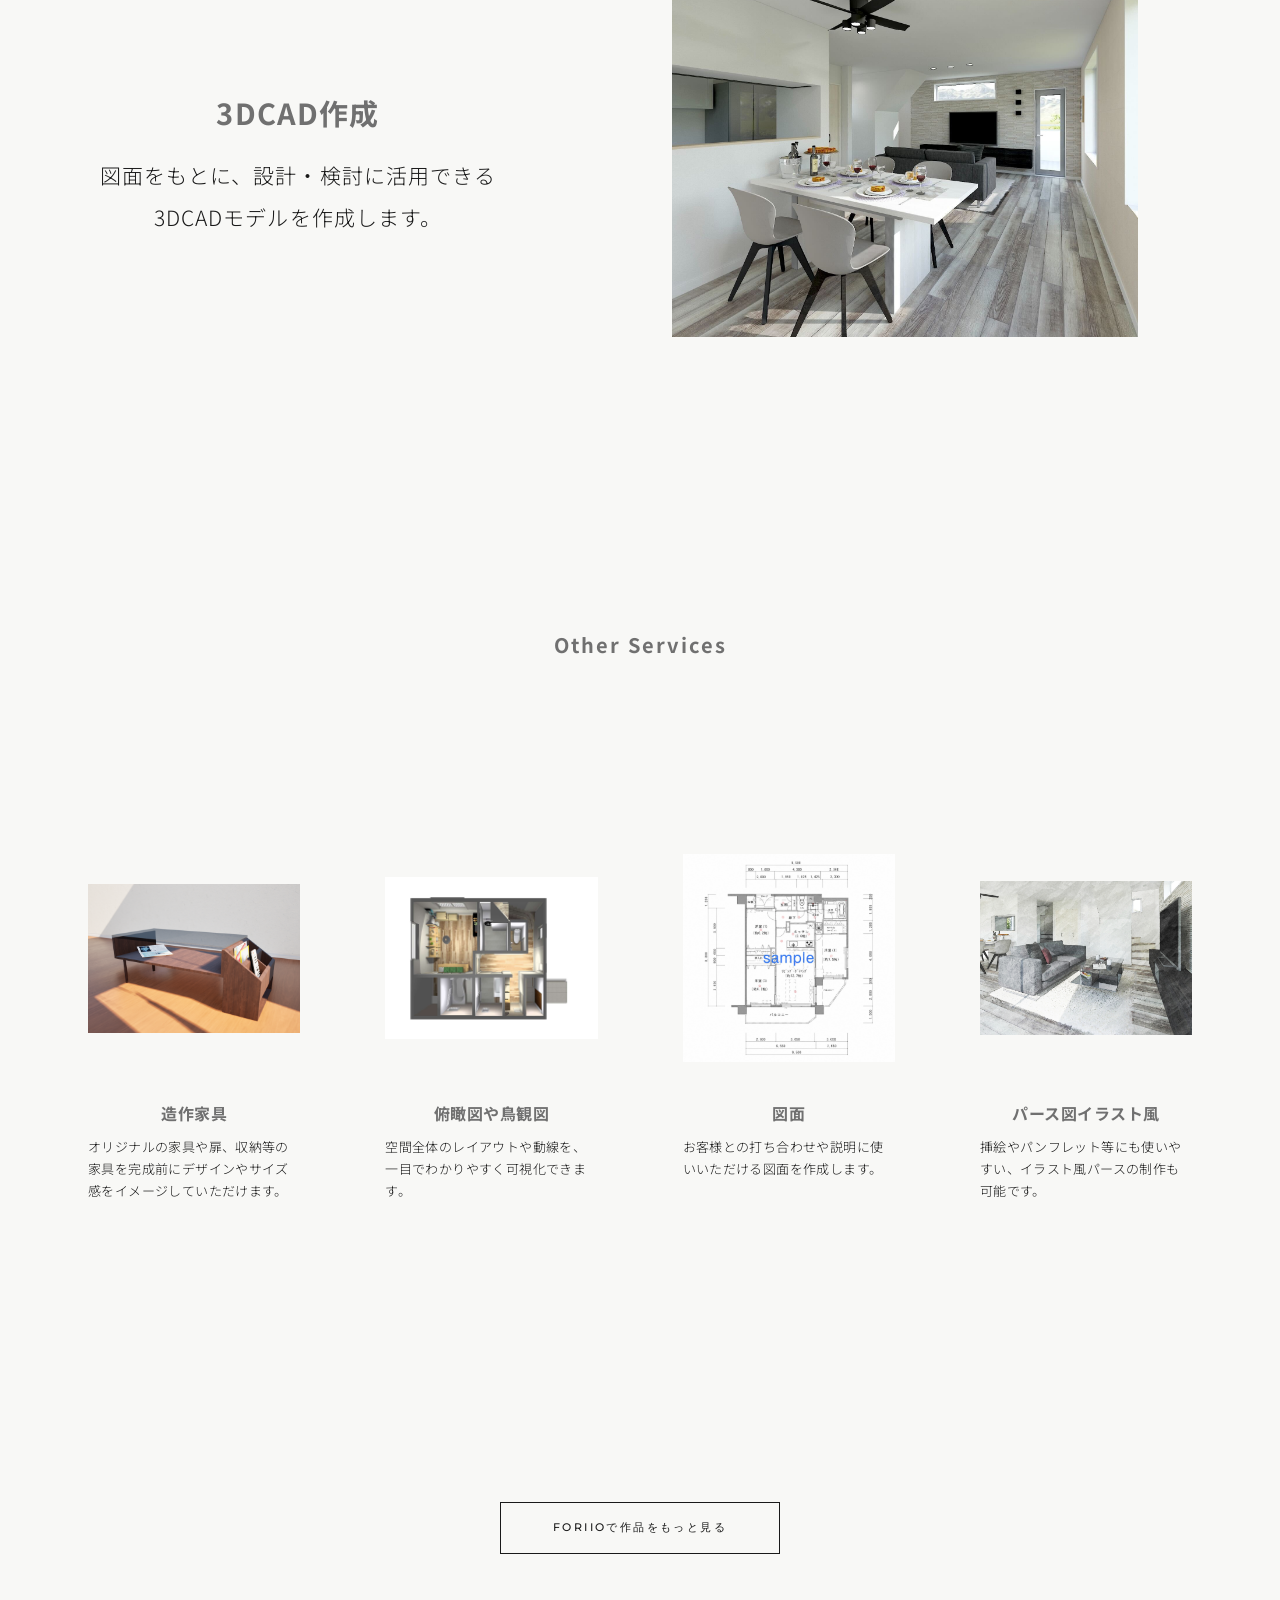
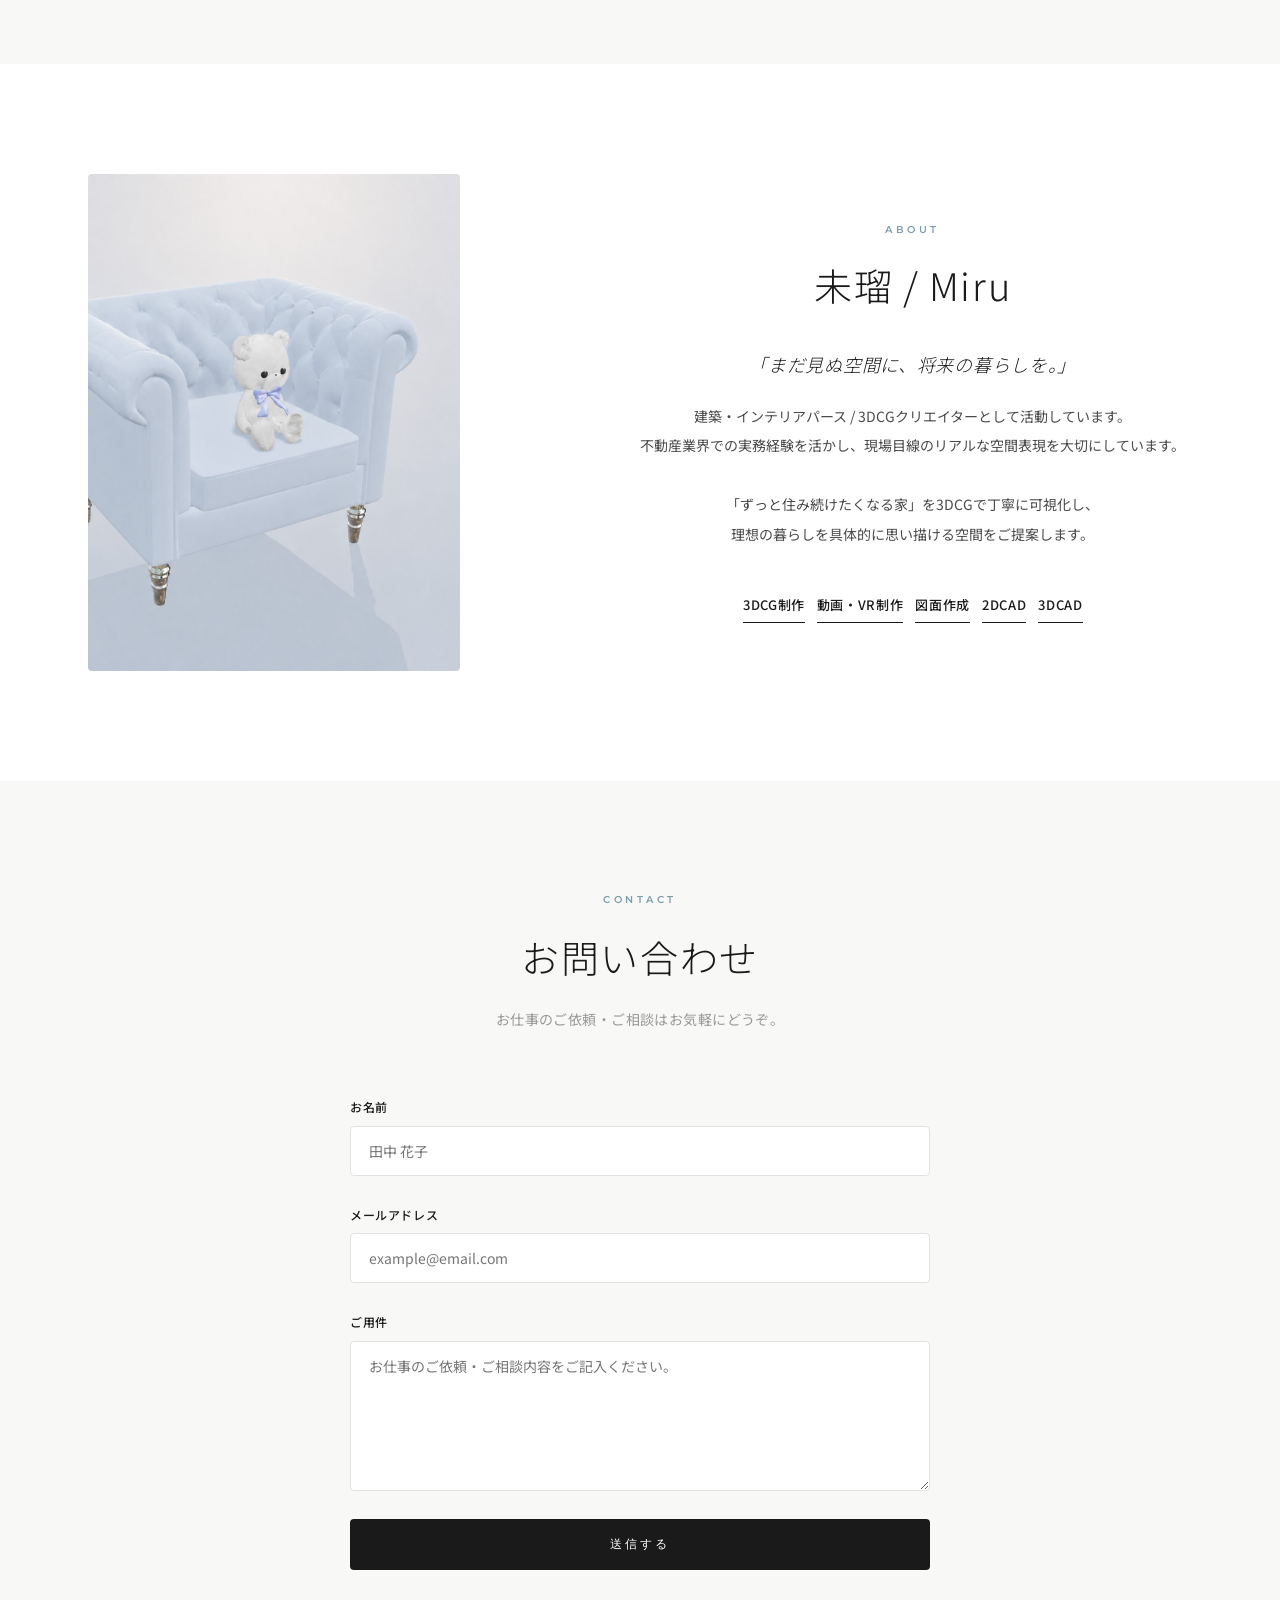
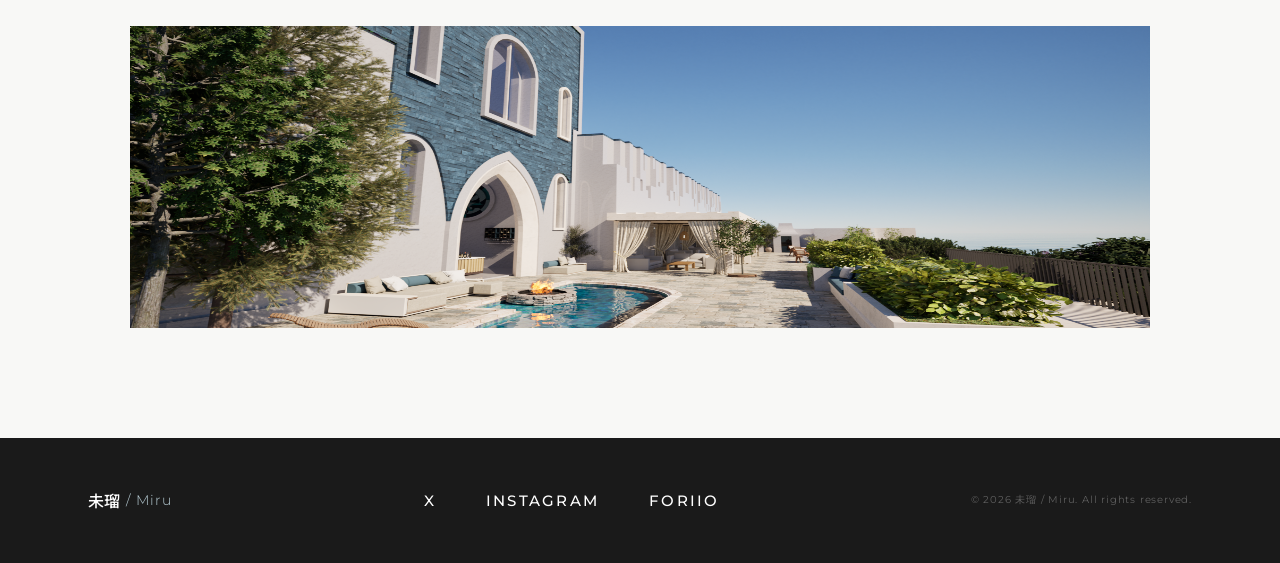
==== commit 574b1a6f: "料金表" ====
--- a/index.html
+++ b/index.html
@@ -8,7 +8,7 @@
     <link rel="preconnect" href="https://fonts.googleapis.com">
     <link rel="preconnect" href="https://fonts.gstatic.com" crossorigin>
     <link href="https://fonts.googleapis.com/css2?family=Montserrat:wght@300;400;500;600&family=Noto+Sans+JP:wght@300;400;500&display=swap" rel="stylesheet">
-    <link rel="stylesheet" href="css/style.css?v=57">
+    <link rel="stylesheet" href="css/style.css?v=58">
 </head>
 <body>
 
@@ -19,6 +19,7 @@
             <ul class="nav-links" id="navLinks">
                 <li><a href="#works">Works</a></li>
                 <li><a href="#about">About</a></li>
+                <li><a href="price.html">Price</a></li>
                 <li><a href="#contact">Contact</a></li>
             </ul>
             <button class="nav-toggle" id="navToggle" aria-label="メニュー">
@@ -283,6 +284,6 @@
         <img src="" alt="" class="lightbox-img" id="lightboxImg">
     </div>
 
-    <script src="js/main.js?v=3"></script>
+    <script src="js/main.js?v=4"></script>
 </body>
 </html>
--- a/css/style.css
+++ b/css/style.css
@@ -941,3 +941,111 @@
     .contact { padding-bottom: 0; }
     .footer { padding: 24px 0; }
 }
+
+/* ===========================
+   PRICE PAGE
+   =========================== */
+.price-section { padding-top: 180px; }
+.price-intro {
+    max-width: 640px;
+    margin: 0 auto 64px;
+    text-align: center;
+    color: var(--text-light);
+    font-size: 15px;
+    line-height: 1.9;
+}
+.price-grid {
+    display: grid;
+    grid-template-columns: repeat(3, 1fr);
+    gap: 32px;
+}
+.price-card {
+    background: var(--white);
+    border-radius: var(--radius);
+    padding: 36px 28px;
+    box-shadow: 0 4px 24px var(--shadow);
+    transition: transform var(--transition), box-shadow var(--transition);
+}
+.price-card:hover {
+    transform: translateY(-4px);
+    box-shadow: 0 12px 32px var(--shadow-hover);
+}
+.price-card-title {
+    font-size: 17px;
+    font-weight: 700;
+    color: var(--dark);
+    letter-spacing: 0.04em;
+    margin-bottom: 20px;
+}
+.price-row {
+    display: flex;
+    align-items: baseline;
+    justify-content: space-between;
+    padding: 10px 0;
+    border-top: 1px solid rgba(0, 0, 0, 0.06);
+}
+.price-row:first-of-type { border-top: none; }
+.price-row-label {
+    font-size: 13px;
+    color: var(--text-light);
+    letter-spacing: 0.05em;
+}
+.price-row-value {
+    font-family: var(--font-en);
+    font-size: 18px;
+    font-weight: 600;
+    color: var(--accent-dark);
+    letter-spacing: 0.03em;
+}
+.price-card-desc {
+    margin-top: 16px;
+    font-size: 13px;
+    line-height: 1.8;
+    color: var(--text-light);
+}
+.price-note {
+    max-width: 640px;
+    margin: 56px auto 0;
+    text-align: center;
+    font-size: 12px;
+    line-height: 1.9;
+    color: var(--text-light);
+}
+.price-cta {
+    text-align: center;
+    margin-top: 56px;
+}
+
+@media (max-width: 1024px) {
+    .price-grid { grid-template-columns: repeat(2, 1fr); }
+}
+
+@media (max-width: 768px) {
+    .price-section { padding-top: 140px; }
+    .price-grid { grid-template-columns: 1fr; gap: 20px; }
+    .price-intro { margin-bottom: 40px; }
+}
+
+/* ===========================
+   THANKS PAGE
+   =========================== */
+.thanks-section {
+    min-height: 100vh;
+    display: flex;
+    align-items: center;
+    justify-content: center;
+    text-align: center;
+    padding: 140px 24px 80px;
+}
+.thanks-title {
+    font-size: clamp(24px, 3vw, 32px);
+    font-weight: 300;
+    color: var(--dark);
+    margin-bottom: 20px;
+}
+.thanks-text {
+    font-size: 15px;
+    line-height: 2;
+    color: var(--text-light);
+    margin-bottom: 40px;
+}
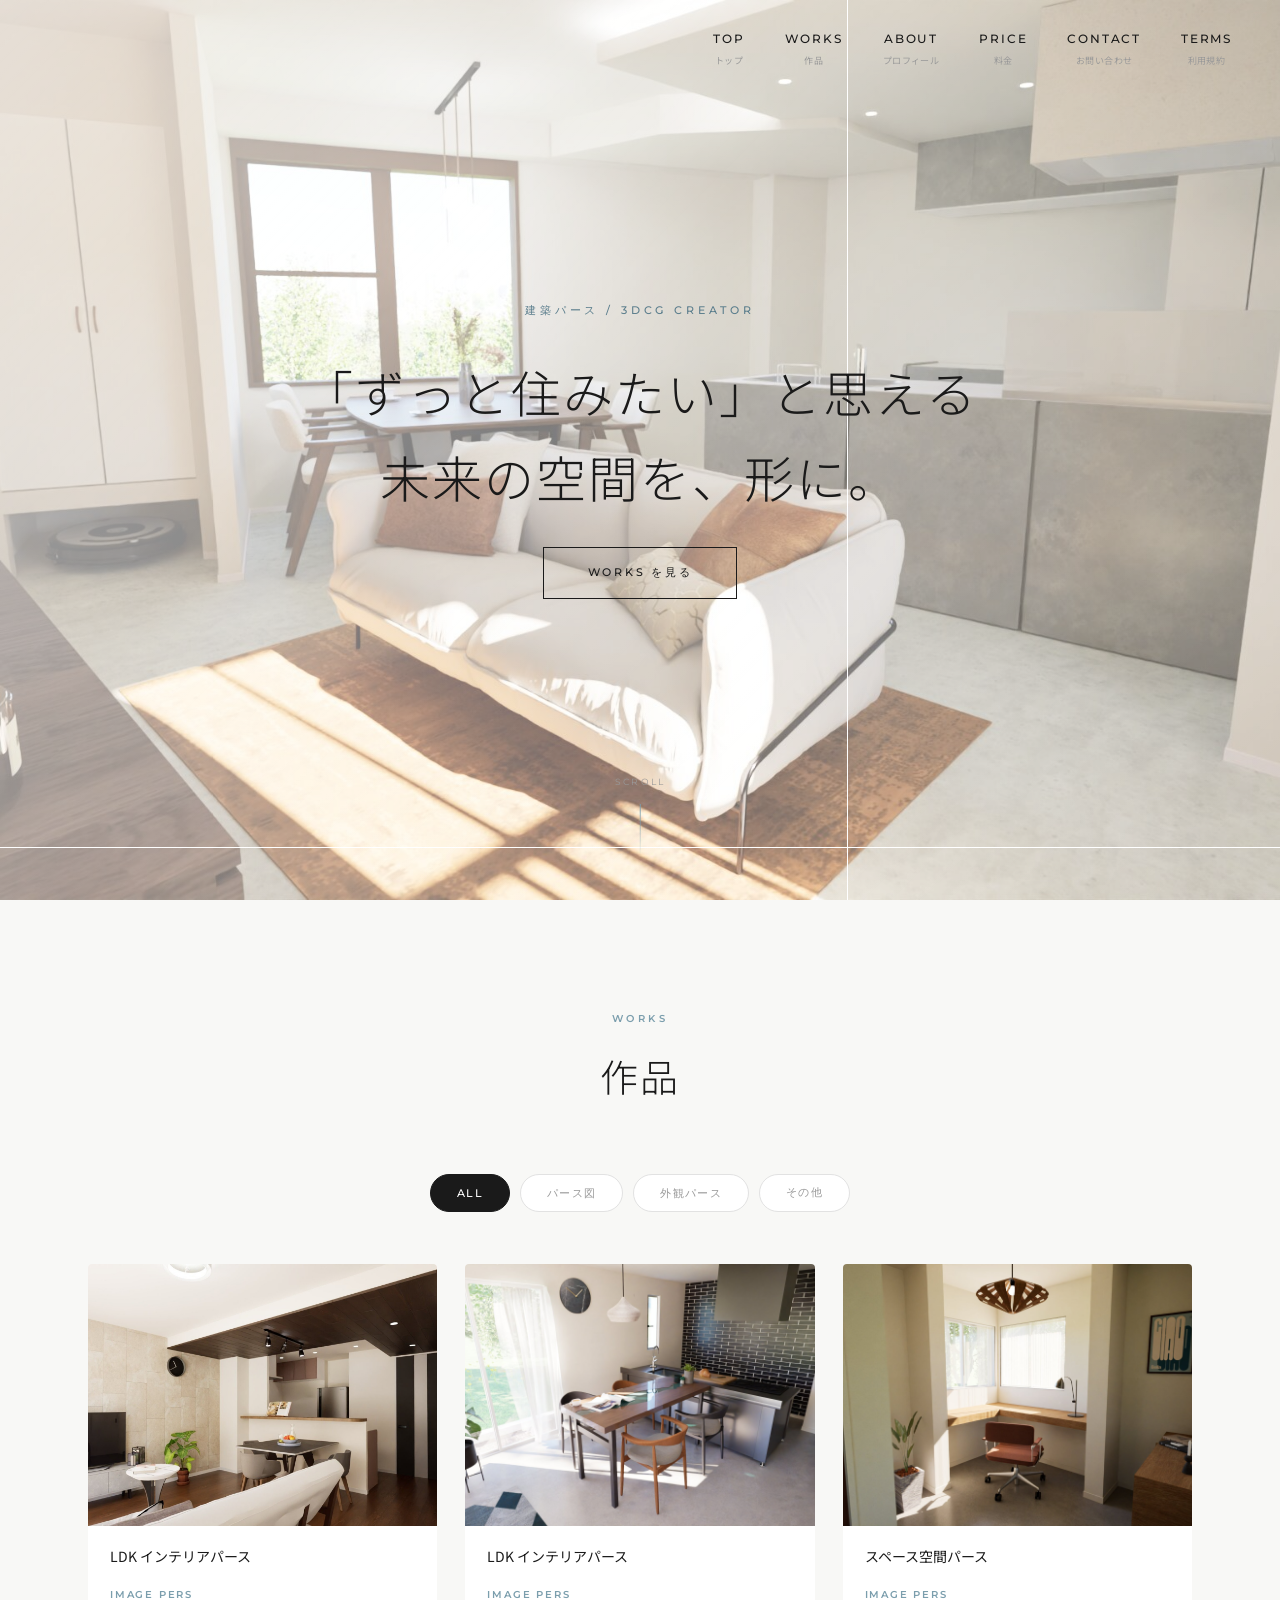
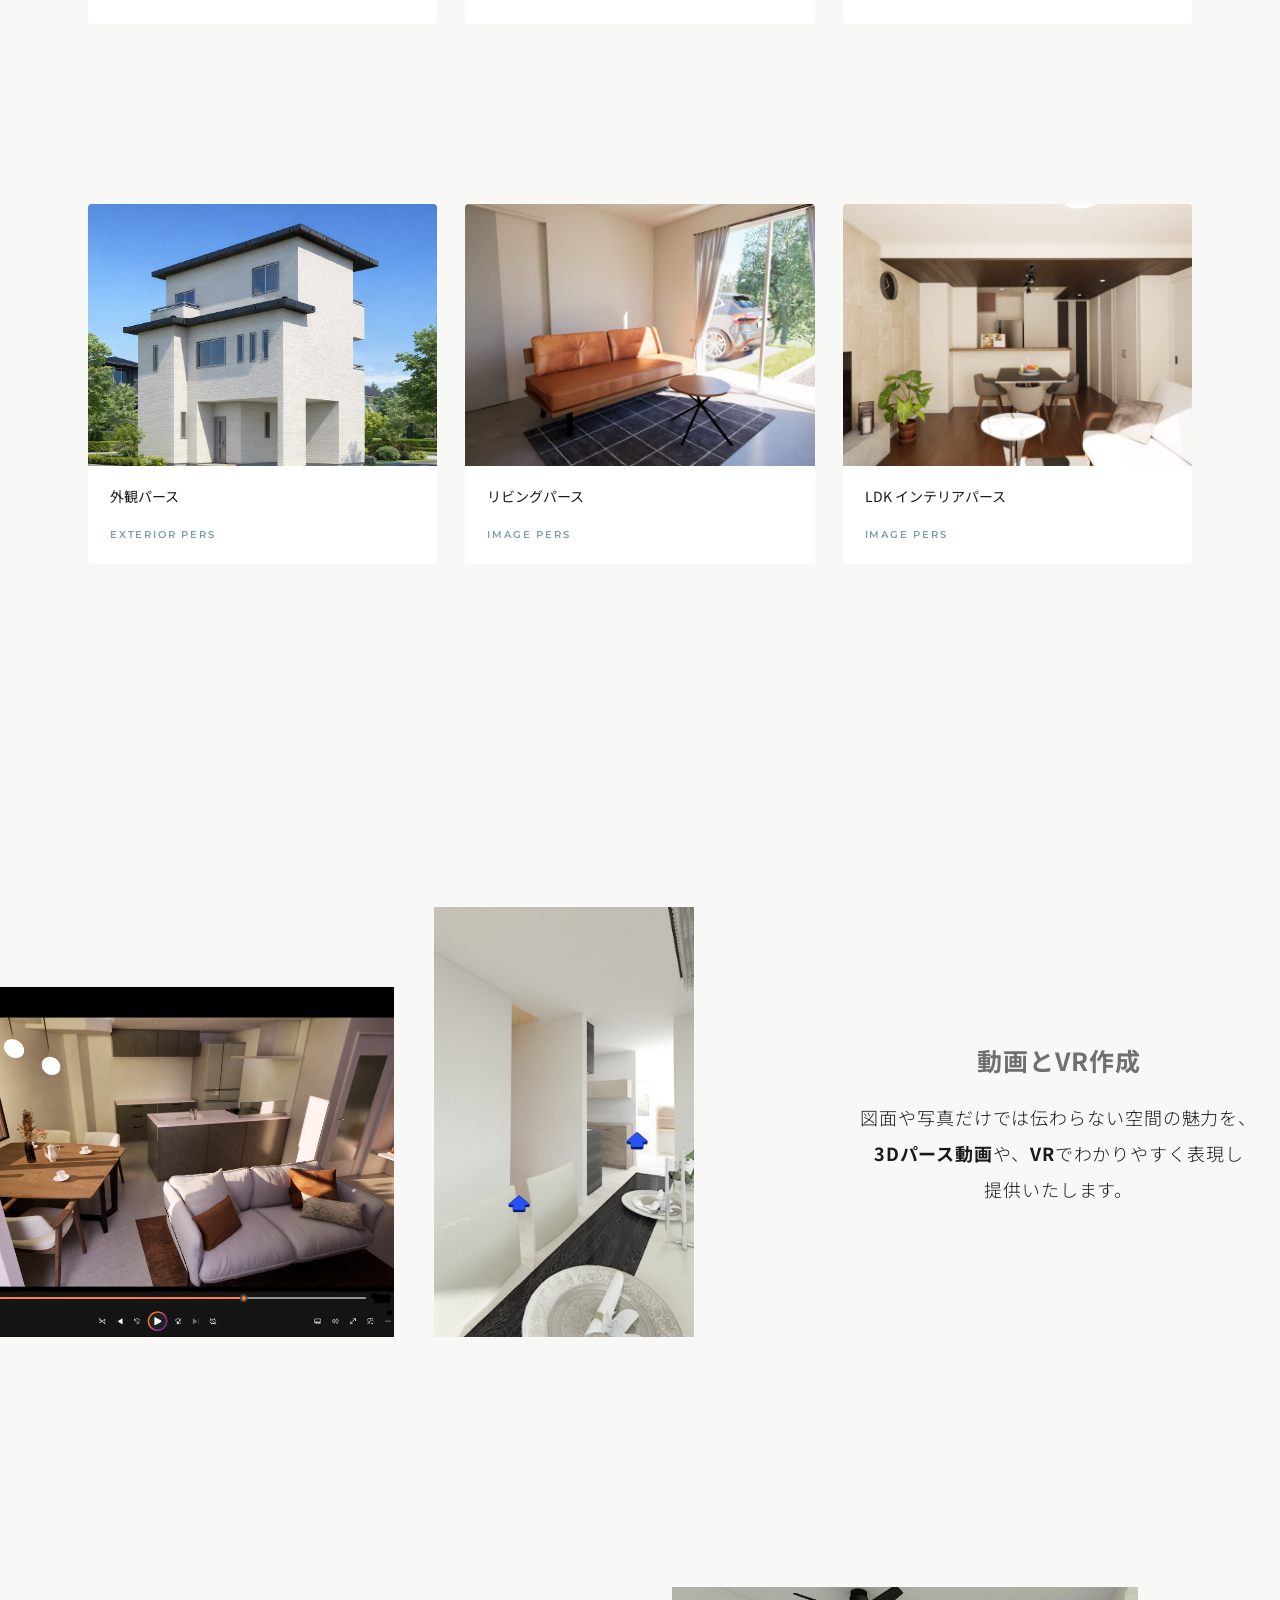
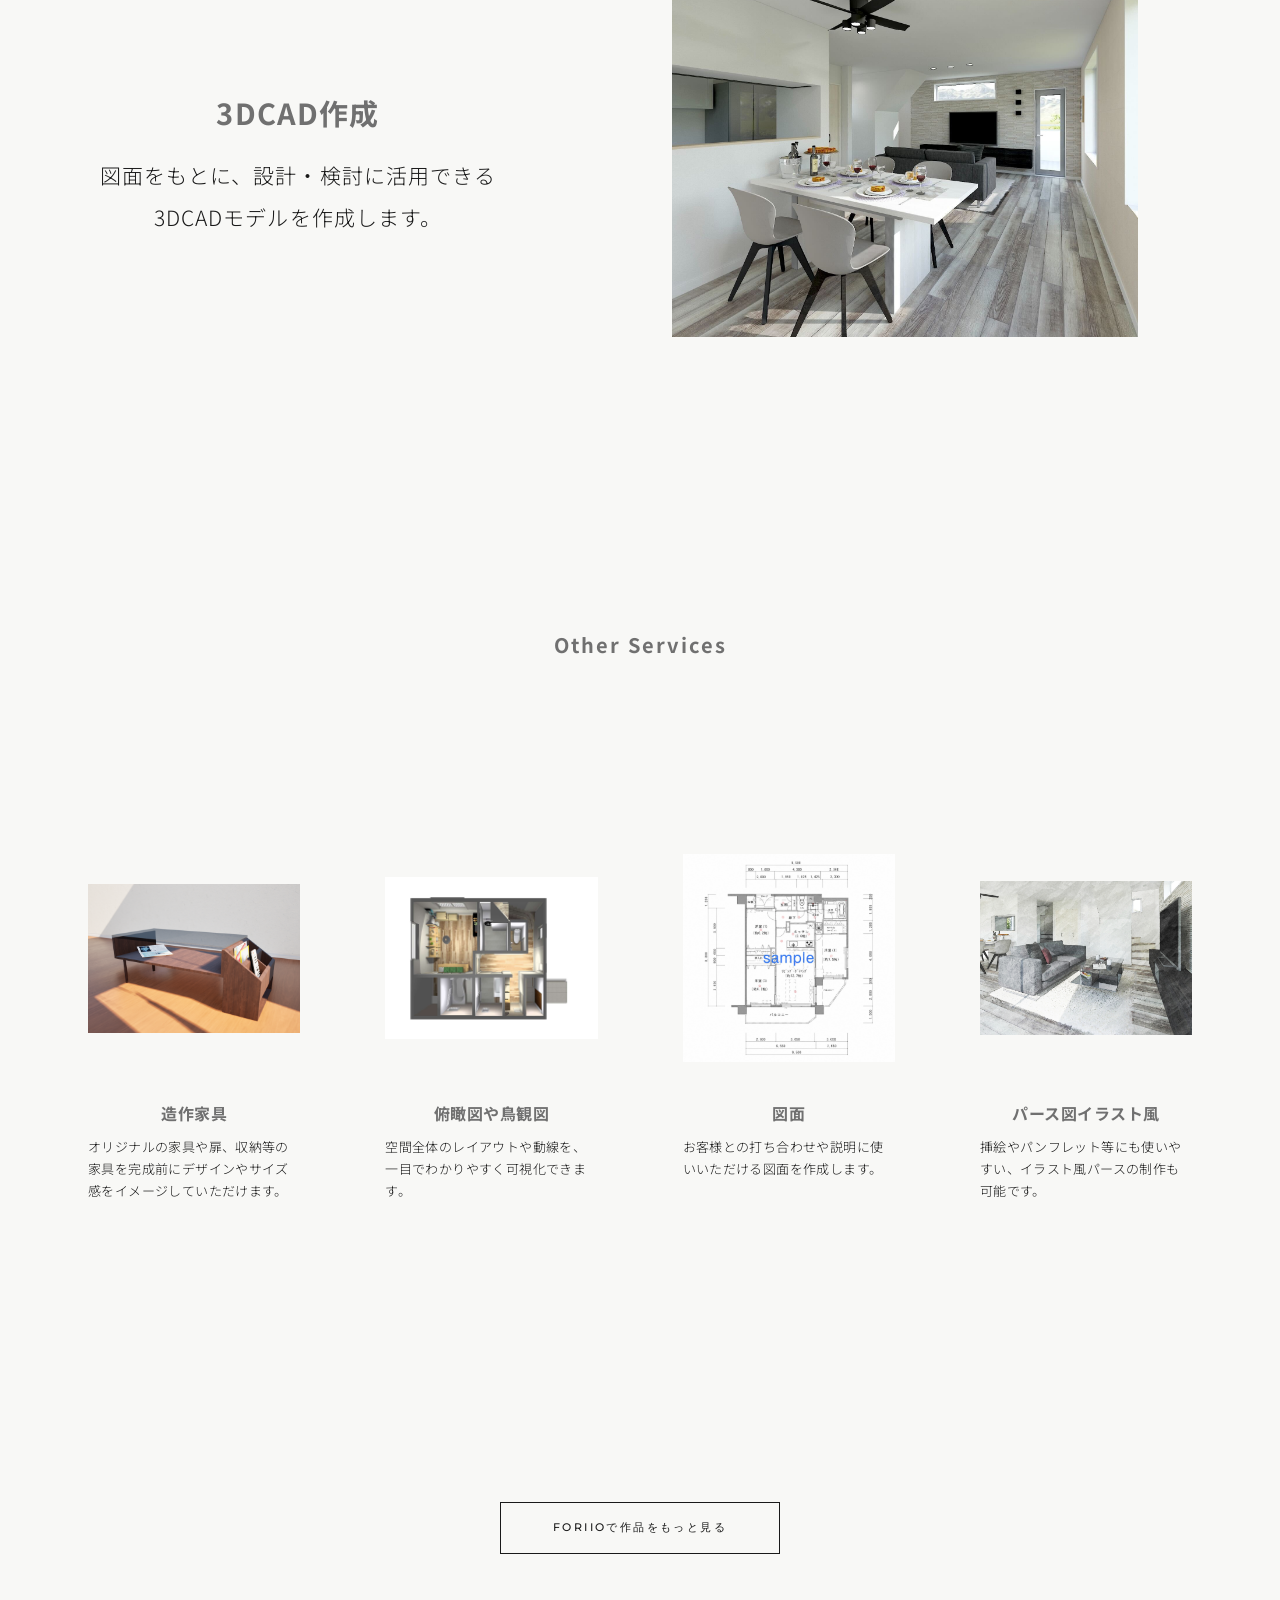
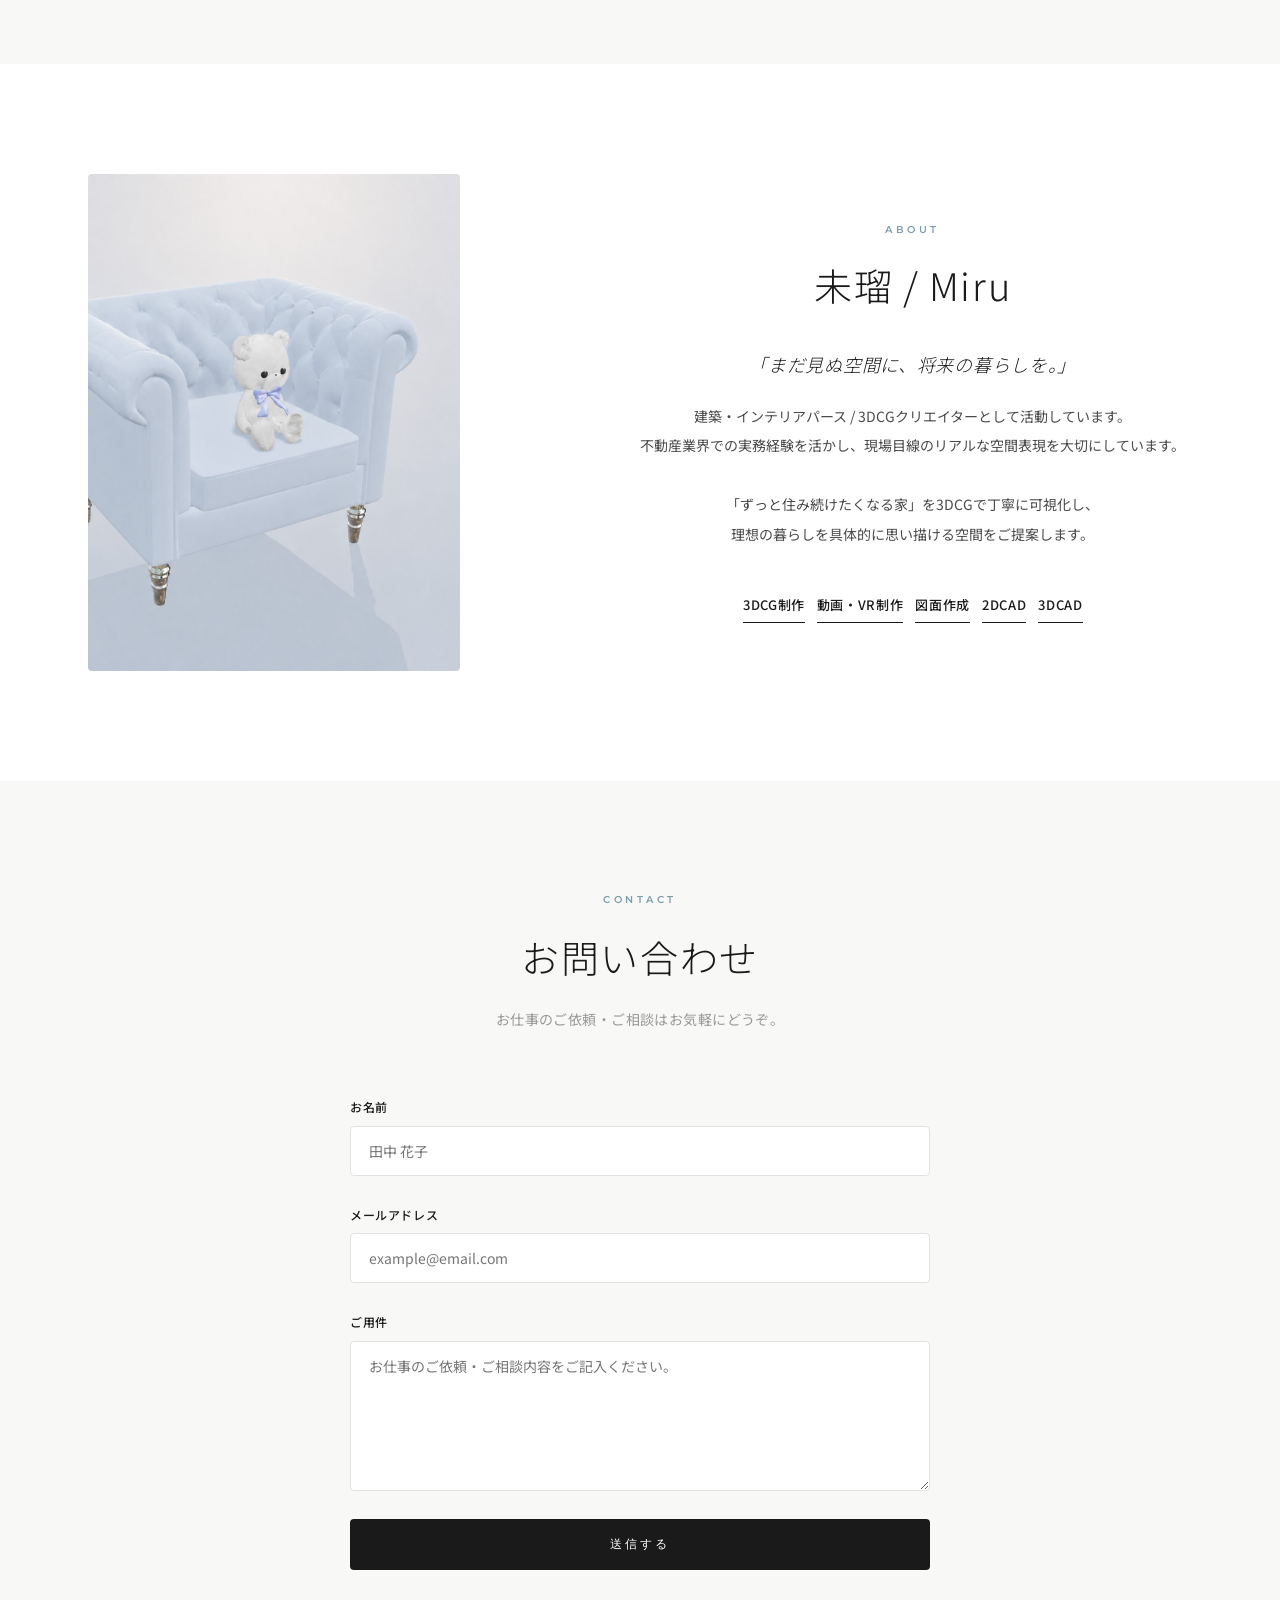
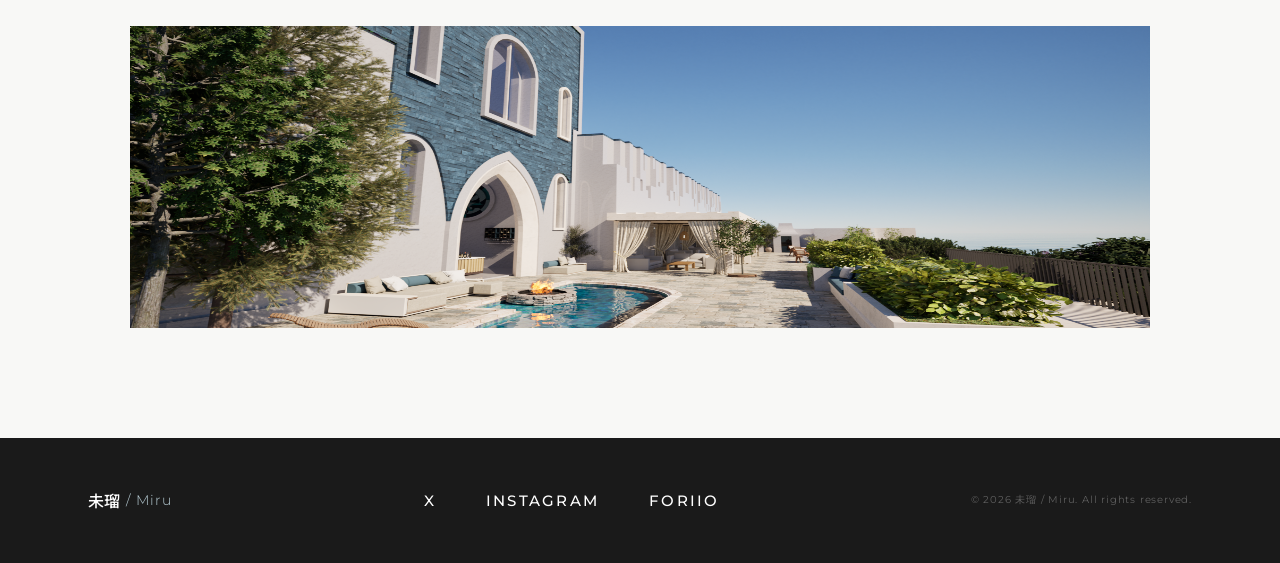
==== commit c02bbead: "更新" ====
--- a/index.html
+++ b/index.html
@@ -3,12 +3,20 @@
 <head>
     <meta charset="UTF-8">
     <meta name="viewport" content="width=device-width, initial-scale=1.0">
+    <!-- Google tag (gtag.js) -->
+    <script async src="https://www.googletagmanager.com/gtag/js?id=G-MLBXVBNKV5"></script>
+    <script>
+        window.dataLayer = window.dataLayer || [];
+        function gtag(){dataLayer.push(arguments);}
+        gtag('js', new Date());
+        gtag('config', 'G-MLBXVBNKV5');
+    </script>
     <title>未瑠 / Miru | 建築パースクリエイター</title>
     <meta name="description" content="「ずっと住みたい」と思える未来の空間を形にします。建築・インテリアパース / 3DCG制作 | 未瑠 / Miru">
     <link rel="preconnect" href="https://fonts.googleapis.com">
     <link rel="preconnect" href="https://fonts.gstatic.com" crossorigin>
     <link href="https://fonts.googleapis.com/css2?family=Montserrat:wght@300;400;500;600&family=Noto+Sans+JP:wght@300;400;500&display=swap" rel="stylesheet">
-    <link rel="stylesheet" href="css/style.css?v=58">
+    <link rel="stylesheet" href="css/style.css?v=62">
 </head>
 <body>
 
@@ -17,10 +25,12 @@
         <div class="nav-container">
             <a href="#" class="nav-logo"></a>
             <ul class="nav-links" id="navLinks">
-                <li><a href="#works">Works</a></li>
-                <li><a href="#about">About</a></li>
-                <li><a href="price.html">Price</a></li>
-                <li><a href="#contact">Contact</a></li>
+                <li><a href="#hero">Top<span class="nav-ja">トップ</span></a></li>
+                <li><a href="#works">Works<span class="nav-ja">作品</span></a></li>
+                <li><a href="#about">About<span class="nav-ja">プロフィール</span></a></li>
+                <li><a href="price.html">Price<span class="nav-ja">料金</span></a></li>
+                <li><a href="#contact">Contact<span class="nav-ja">お問い合わせ</span></a></li>
+                <li><a href="terms.html">Terms<span class="nav-ja">利用規約</span></a></li>
             </ul>
             <button class="nav-toggle" id="navToggle" aria-label="メニュー">
                 <span></span>
--- a/css/style.css
+++ b/css/style.css
@@ -55,7 +55,7 @@
     box-shadow: 0 1px 24px var(--shadow);
 }
 .nav-container {
-    max-width: 1200px;
+    max-width: 1500px;
     margin: 0 auto;
     padding: 0 48px;
     display: flex;
@@ -92,6 +92,9 @@
     list-style: none;
 }
 .nav-links a {
+    display: flex;
+    flex-direction: column;
+    align-items: center;
     font-family: var(--font-en);
     font-size: 12px;
     font-weight: 500;
@@ -110,6 +113,16 @@
     transition: width var(--transition);
 }
 .nav-links a:hover::after { width: 100%; }
+.nav-ja {
+    display: block;
+    font-family: var(--font-ja);
+    font-size: 9px;
+    font-weight: 400;
+    letter-spacing: 0.05em;
+    color: var(--text-light);
+    text-transform: none;
+    margin-top: 3px;
+}
 .nav-links a:hover { color: var(--accent); }
 
 .nav-toggle {
@@ -1007,10 +1020,15 @@
     max-width: 640px;
     margin: 56px auto 0;
     text-align: center;
-    font-size: 12px;
-    line-height: 1.9;
+    font-size: 15px;
+    line-height: 2;
     color: var(--text-light);
 }
+.price-note a {
+    color: var(--accent-dark);
+    text-decoration: underline;
+}
+.price-note a:hover { color: var(--accent); }
 .price-cta {
     text-align: center;
     margin-top: 56px;
@@ -1049,3 +1067,33 @@
     color: var(--text-light);
     margin-bottom: 40px;
 }
+
+/* ===========================
+   TERMS PAGE
+   =========================== */
+.terms-section { padding-top: 180px; }
+.terms-list {
+    max-width: 720px;
+    margin: 0 auto;
+}
+.terms-block {
+    padding: 32px 0;
+    border-top: 1px solid rgba(0, 0, 0, 0.08);
+}
+.terms-block:last-child { border-bottom: 1px solid rgba(0, 0, 0, 0.08); }
+.terms-heading {
+    font-size: 17px;
+    font-weight: 700;
+    color: var(--dark);
+    letter-spacing: 0.04em;
+    margin-bottom: 14px;
+}
+.terms-text {
+    font-size: 14px;
+    line-height: 2;
+    color: var(--text-light);
+}
+
+@media (max-width: 768px) {
+    .terms-section { padding-top: 140px; }
+}
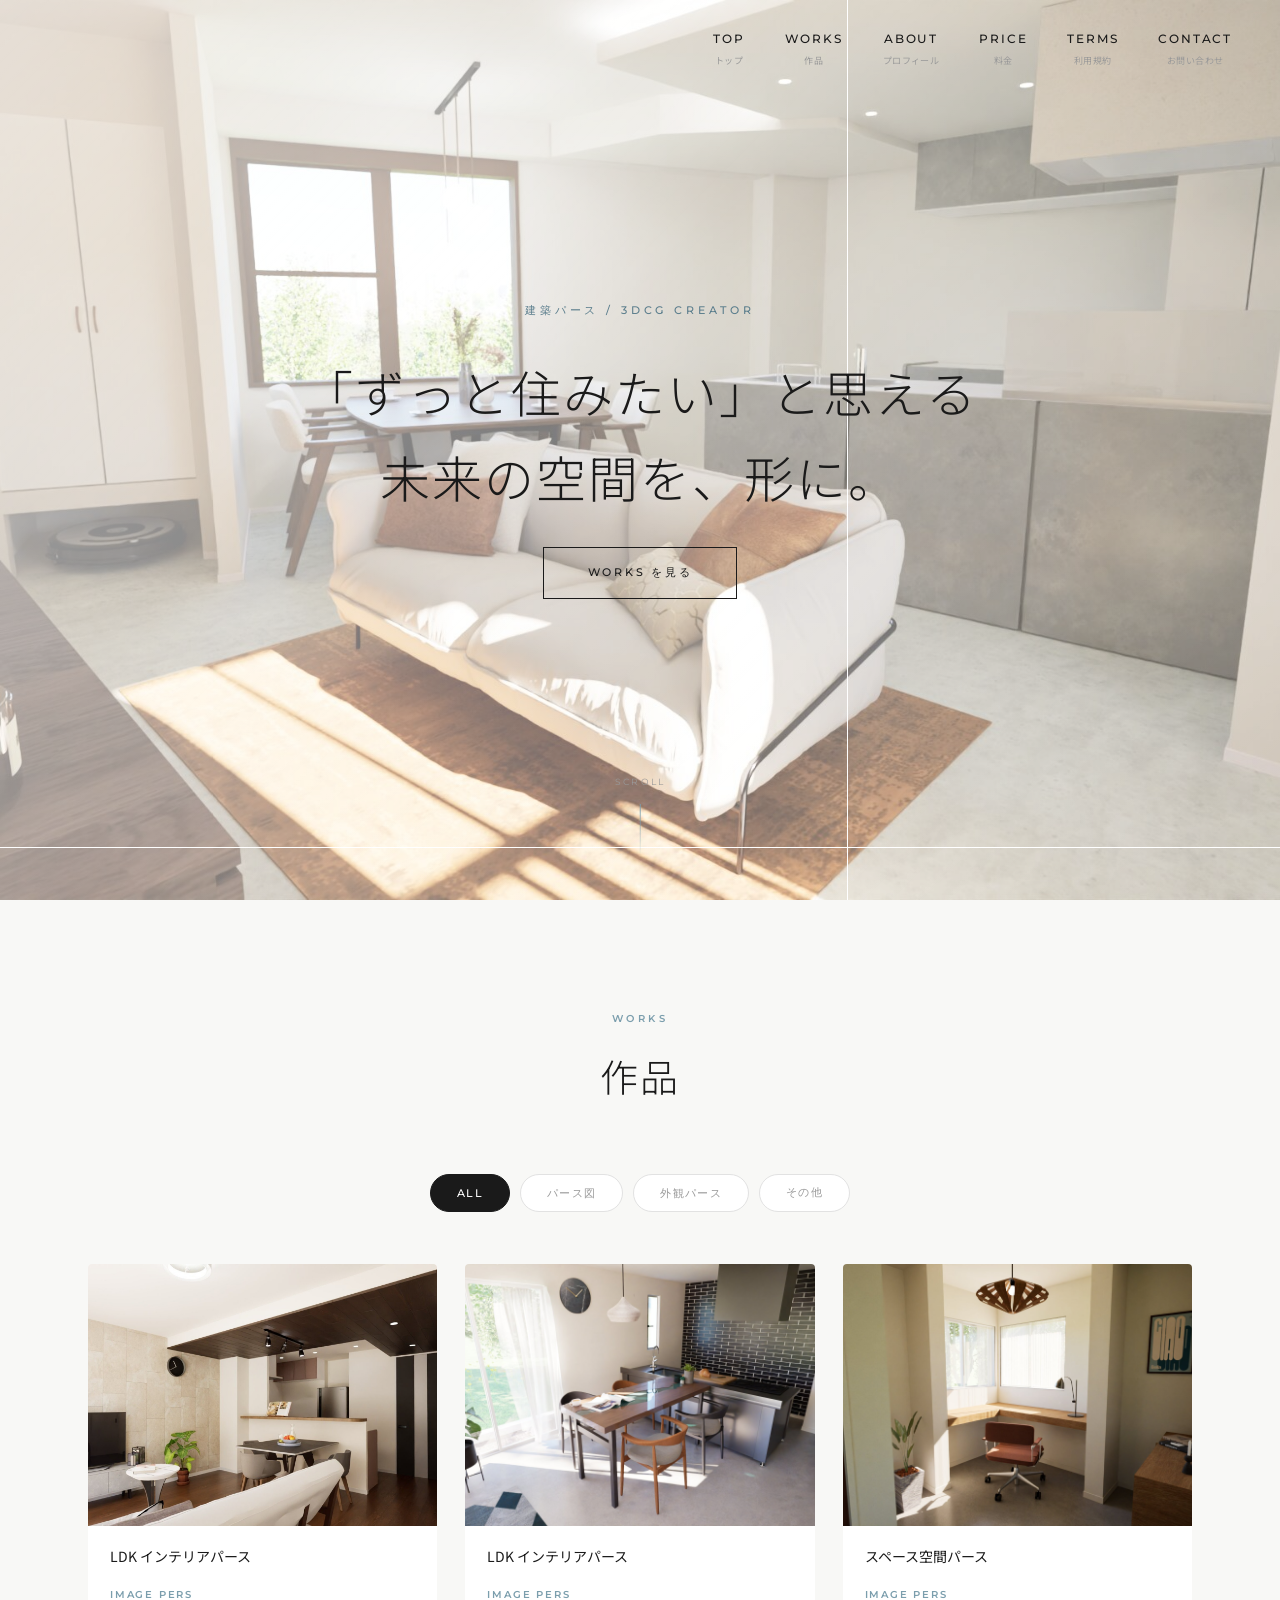
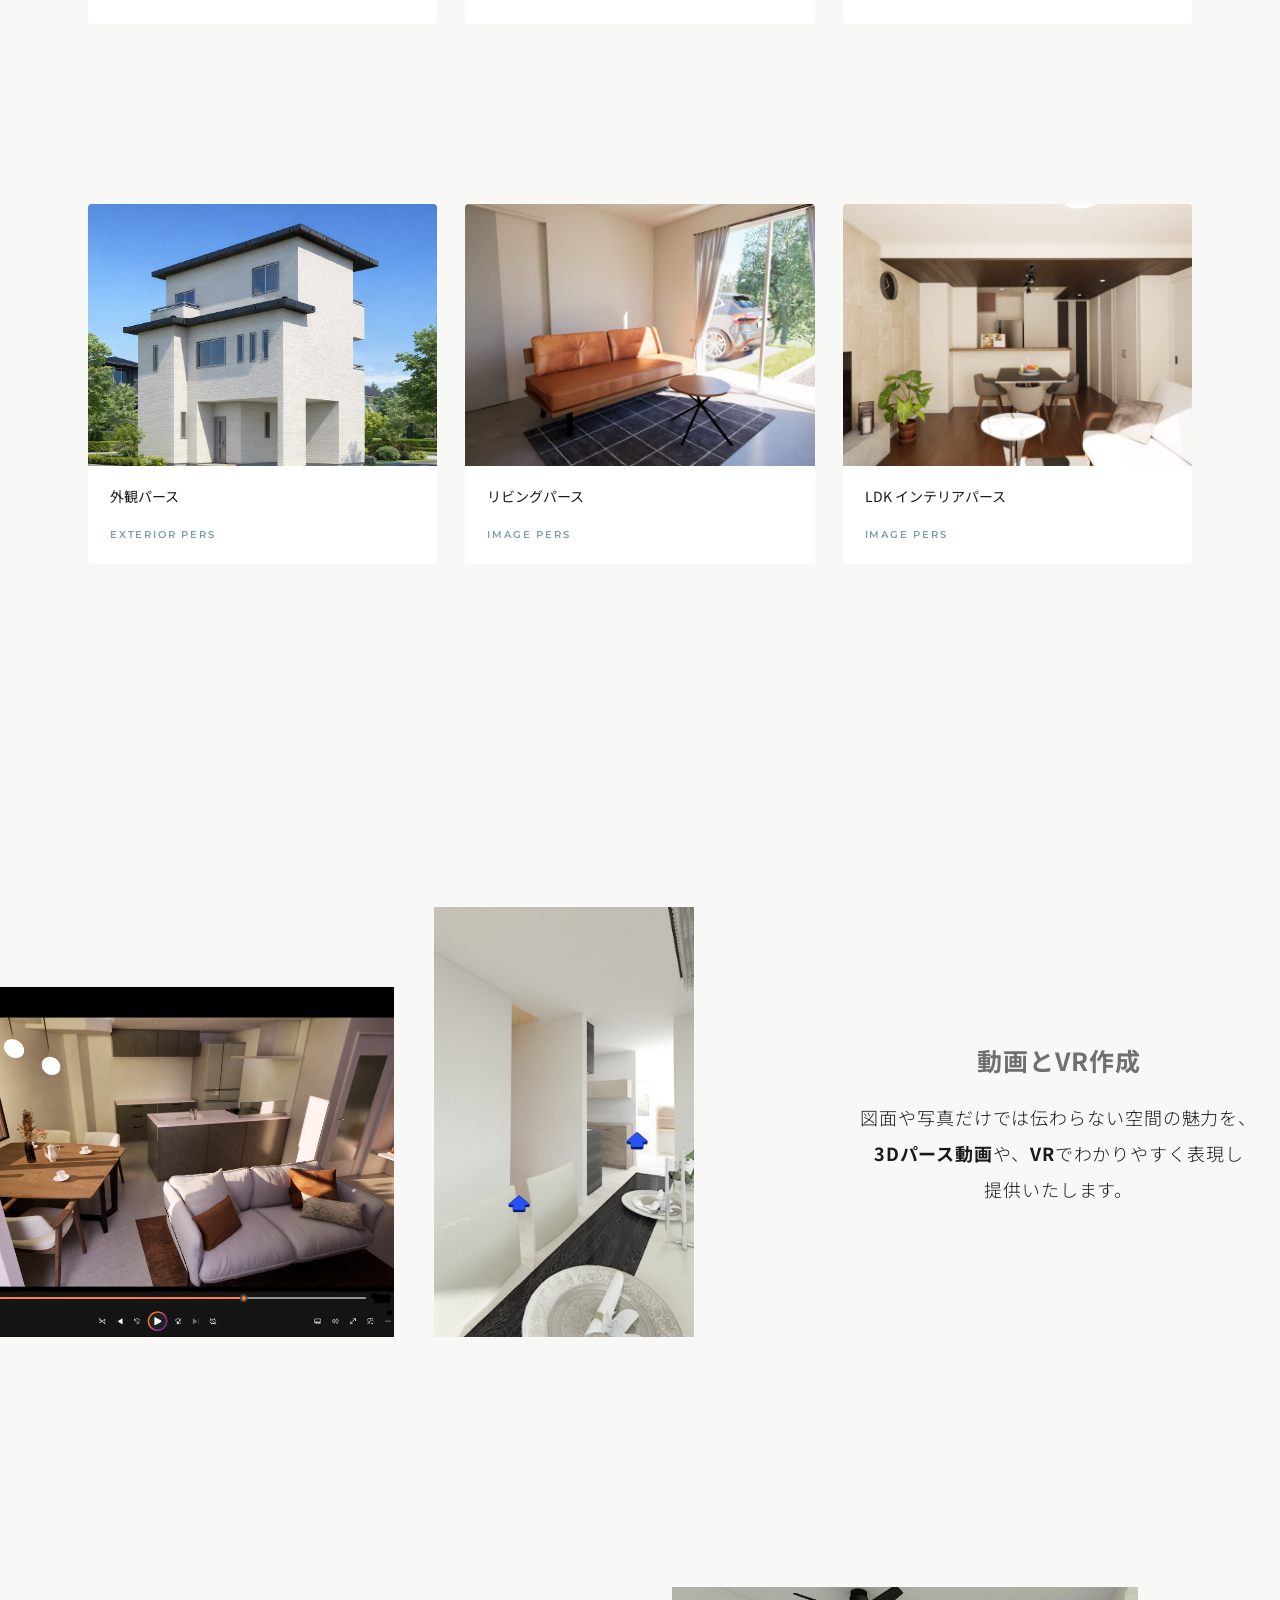
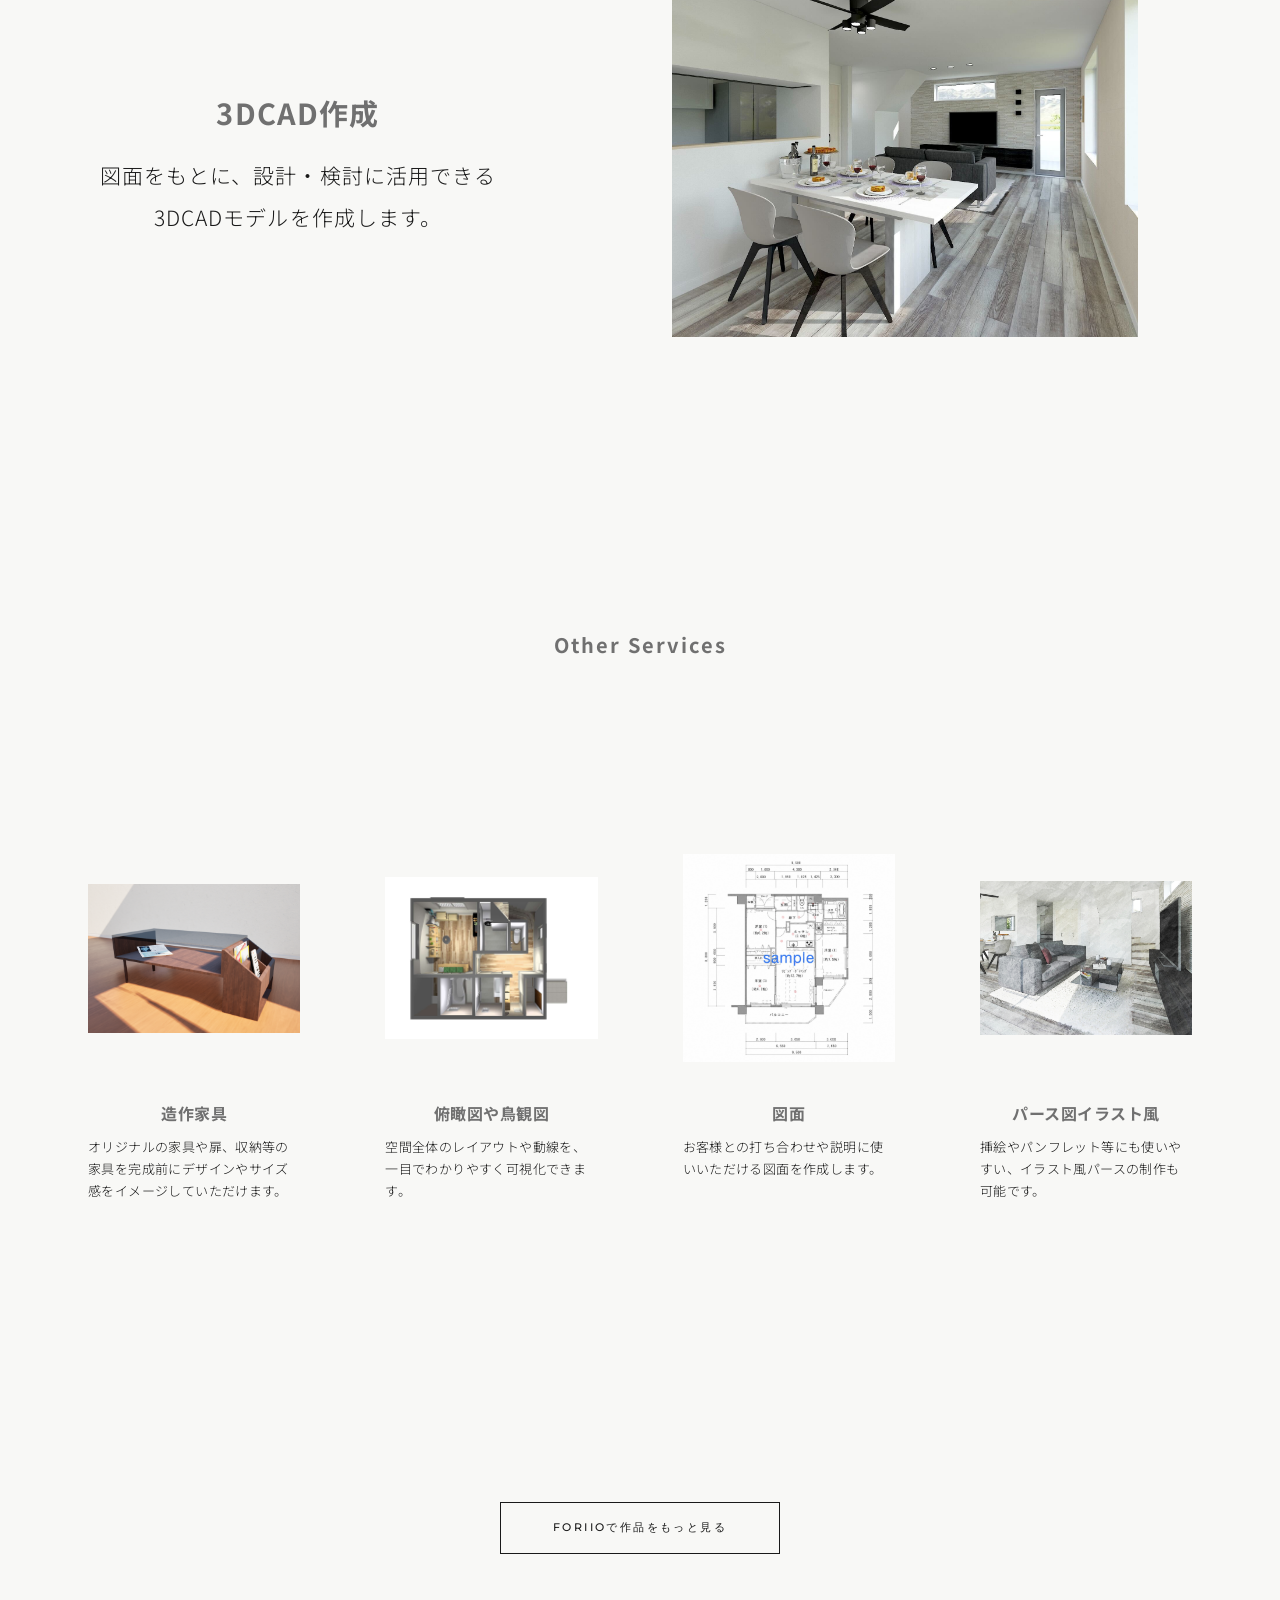
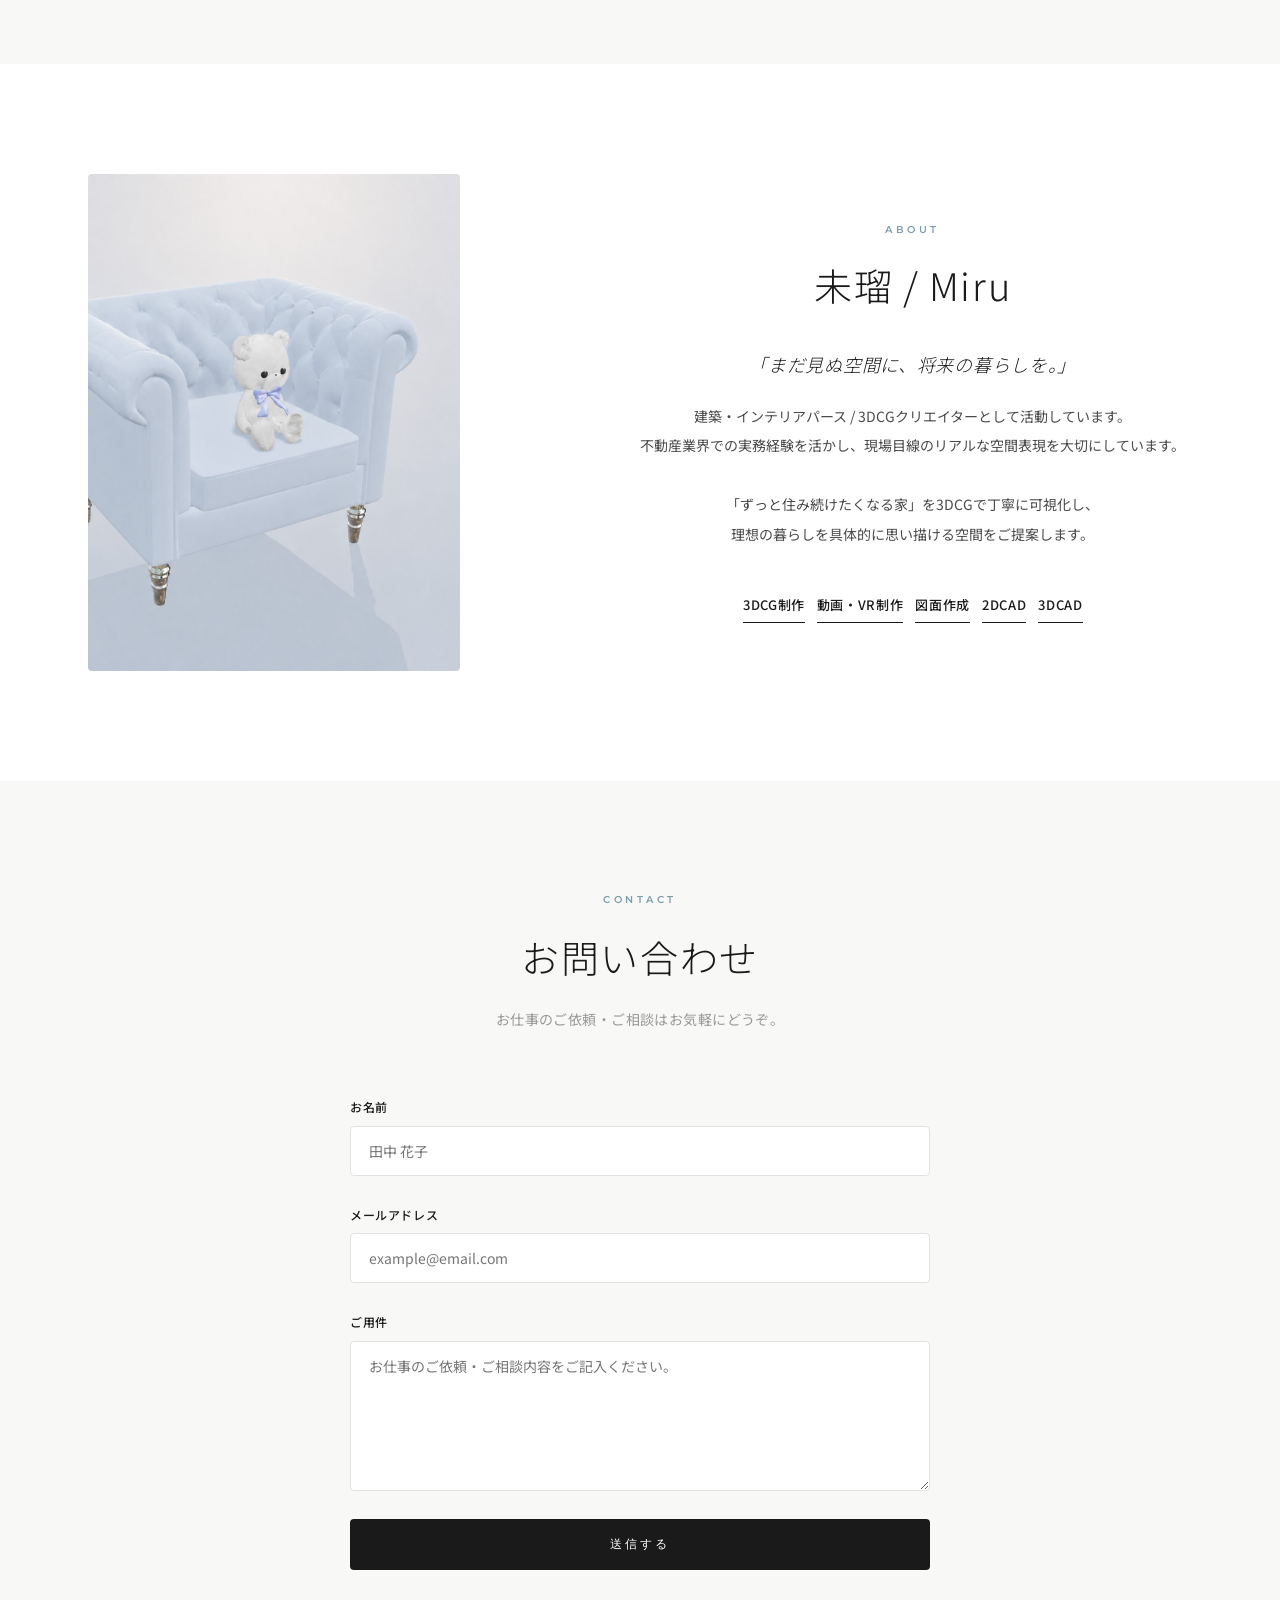
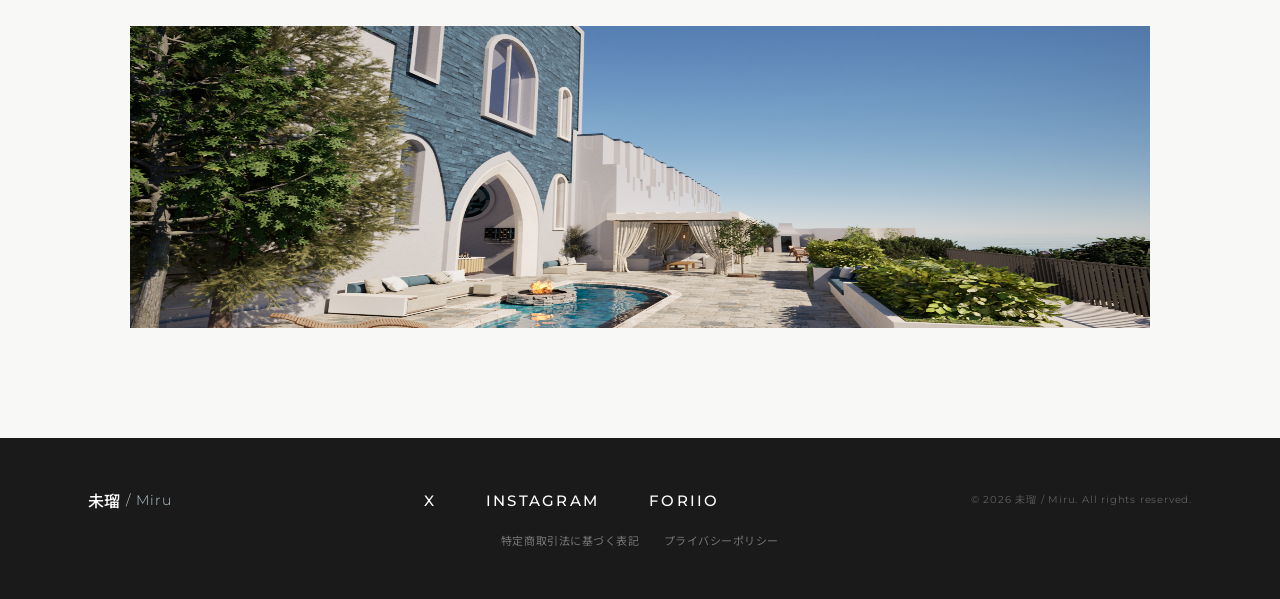
==== commit 7c80c0b9: "こうシーン" ====
--- a/index.html
+++ b/index.html
@@ -1,4 +1,4 @@
-<!DOCTYPE html>
+﻿<!DOCTYPE html>
 <html lang="ja">
 <head>
     <meta charset="UTF-8">
@@ -16,7 +16,7 @@
     <link rel="preconnect" href="https://fonts.googleapis.com">
     <link rel="preconnect" href="https://fonts.gstatic.com" crossorigin>
     <link href="https://fonts.googleapis.com/css2?family=Montserrat:wght@300;400;500;600&family=Noto+Sans+JP:wght@300;400;500&display=swap" rel="stylesheet">
-    <link rel="stylesheet" href="css/style.css?v=62">
+    <link rel="stylesheet" href="css/style.css?v=64">
 </head>
 <body>
 
@@ -29,8 +29,8 @@
                 <li><a href="#works">Works<span class="nav-ja">作品</span></a></li>
                 <li><a href="#about">About<span class="nav-ja">プロフィール</span></a></li>
                 <li><a href="price.html">Price<span class="nav-ja">料金</span></a></li>
+                <li><a href="terms.html">Terms<span class="nav-ja">利用規約</span></a></li>
                 <li><a href="#contact">Contact<span class="nav-ja">お問い合わせ</span></a></li>
-                <li><a href="terms.html">Terms<span class="nav-ja">利用規約</span></a></li>
             </ul>
             <button class="nav-toggle" id="navToggle" aria-label="メニュー">
                 <span></span>
@@ -249,6 +249,8 @@
             </div>
             <form class="contact-form reveal" id="contactForm">
                 <input type="hidden" name="access_key" value="b9a6aa06-1f5e-4368-b0ad-222b9d223846">
+                <input type="hidden" name="subject" value="【Miruパース】お問い合わせが届きました">
+                <input type="hidden" name="from_name" value="Miruパース お問い合わせフォーム">
                 <div class="form-group">
                     <label for="name">お名前</label>
                     <input type="text" id="name" name="name" placeholder="田中 花子" required>
@@ -285,6 +287,10 @@
                 </div>
                 <p class="footer-copy">© 2026 未瑠 / Miru. All rights reserved.</p>
             </div>
+            <div class="footer-legal">
+                <a href="tokushoho.html">特定商取引法に基づく表記</a>
+                <a href="privacy.html">プライバシーポリシー</a>
+            </div>
         </div>
     </footer>
 
--- a/css/style.css
+++ b/css/style.css
@@ -825,6 +825,20 @@
     color: rgba(255, 255, 255, 0.3);
 }
 
+.footer-legal {
+    display: flex;
+    justify-content: center;
+    gap: 24px;
+    margin-top: 16px;
+}
+.footer-legal a {
+    font-size: 11px;
+    letter-spacing: 0.05em;
+    color: rgba(255, 255, 255, 0.4);
+    transition: color var(--transition);
+}
+.footer-legal a:hover { color: var(--accent-light); }
+
 /* ===========================
    RESPONSIVE
    =========================== */
@@ -967,6 +981,32 @@
     font-size: 15px;
     line-height: 1.9;
 }
+.delivery-badge {
+    max-width: 480px;
+    margin: -32px auto 56px;
+    padding: 20px 32px;
+    text-align: center;
+    background: rgba(123, 158, 173, 0.08);
+    border: 1px solid var(--accent-light);
+    border-radius: var(--radius);
+}
+.delivery-badge-label {
+    display: inline-block;
+    font-family: var(--font-en);
+    font-size: 12px;
+    font-weight: 600;
+    letter-spacing: 0.15em;
+    color: var(--accent-dark);
+    text-transform: uppercase;
+    margin-bottom: 8px;
+}
+.delivery-badge-text {
+    font-size: 14px;
+    line-height: 1.8;
+    color: var(--dark);
+}
+.delivery-badge-text strong { color: var(--accent-dark); }
+
 .price-grid {
     display: grid;
     grid-template-columns: repeat(3, 1fr);
